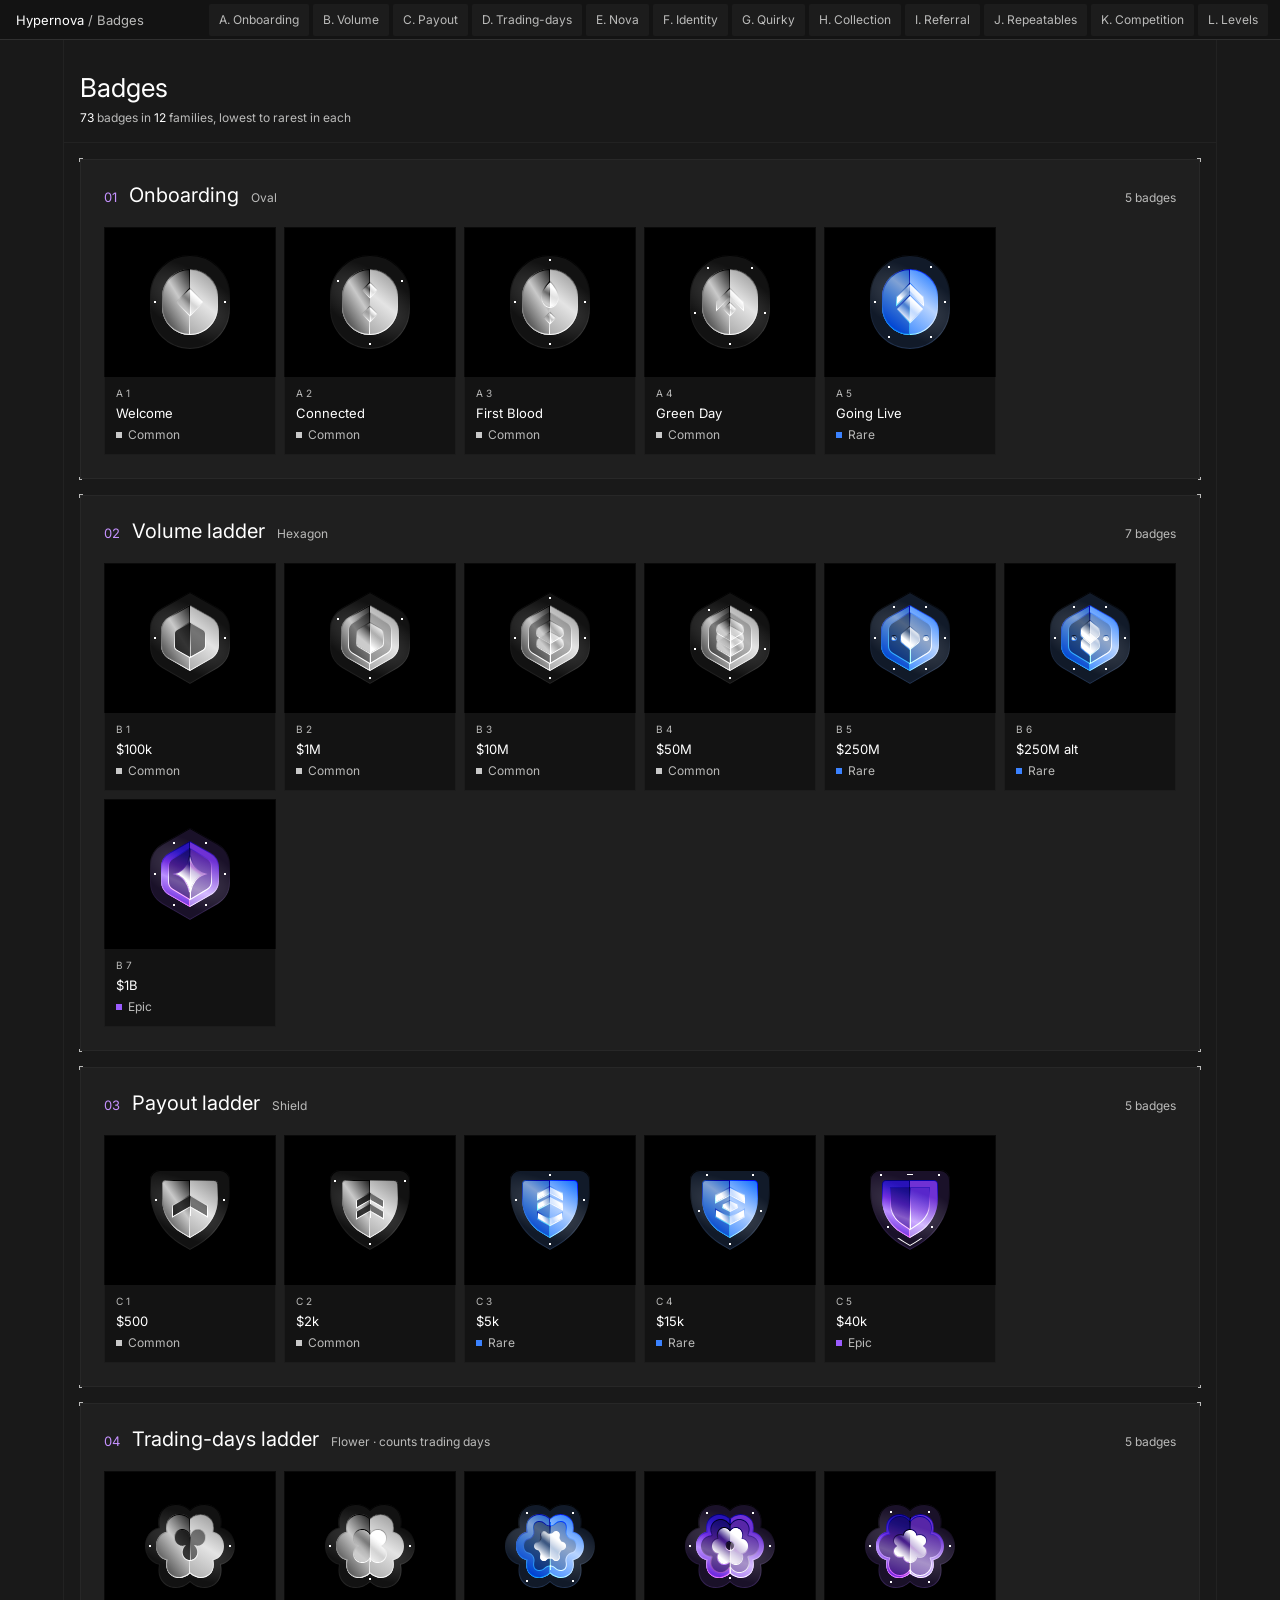
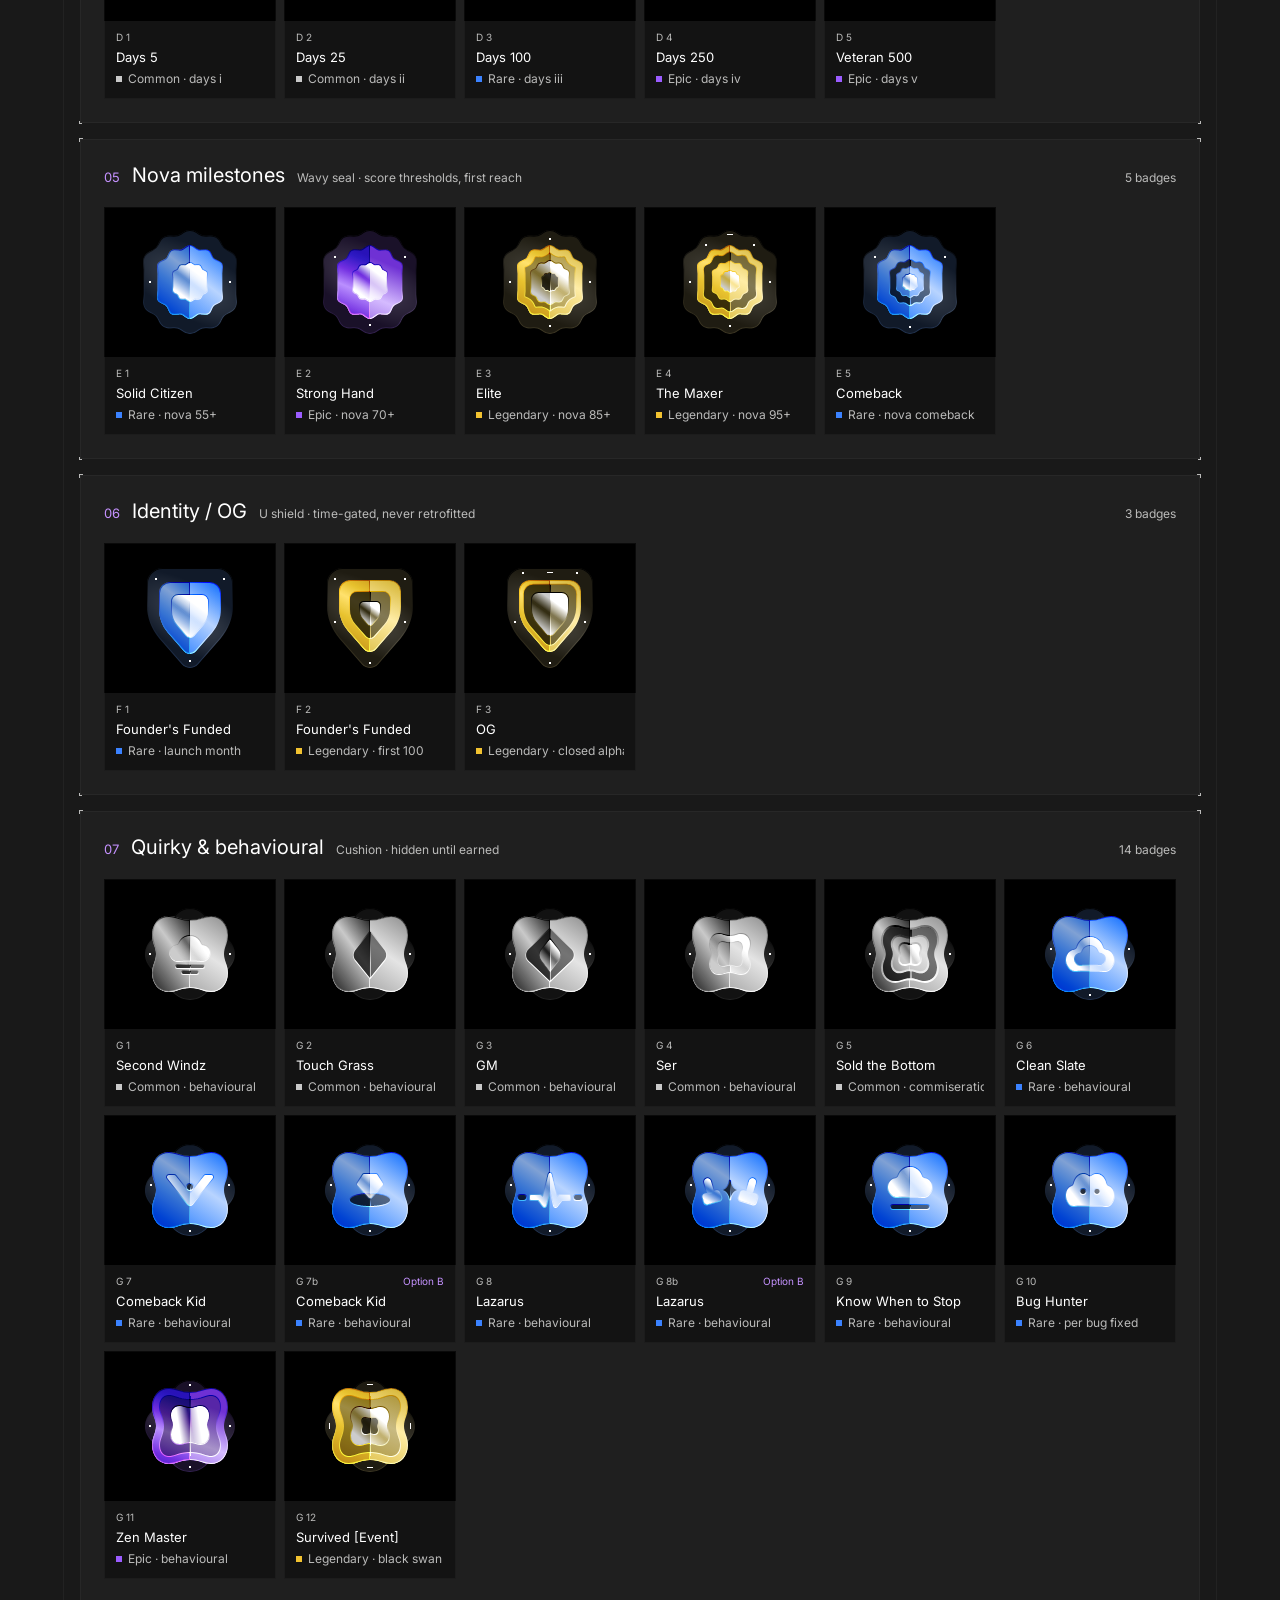
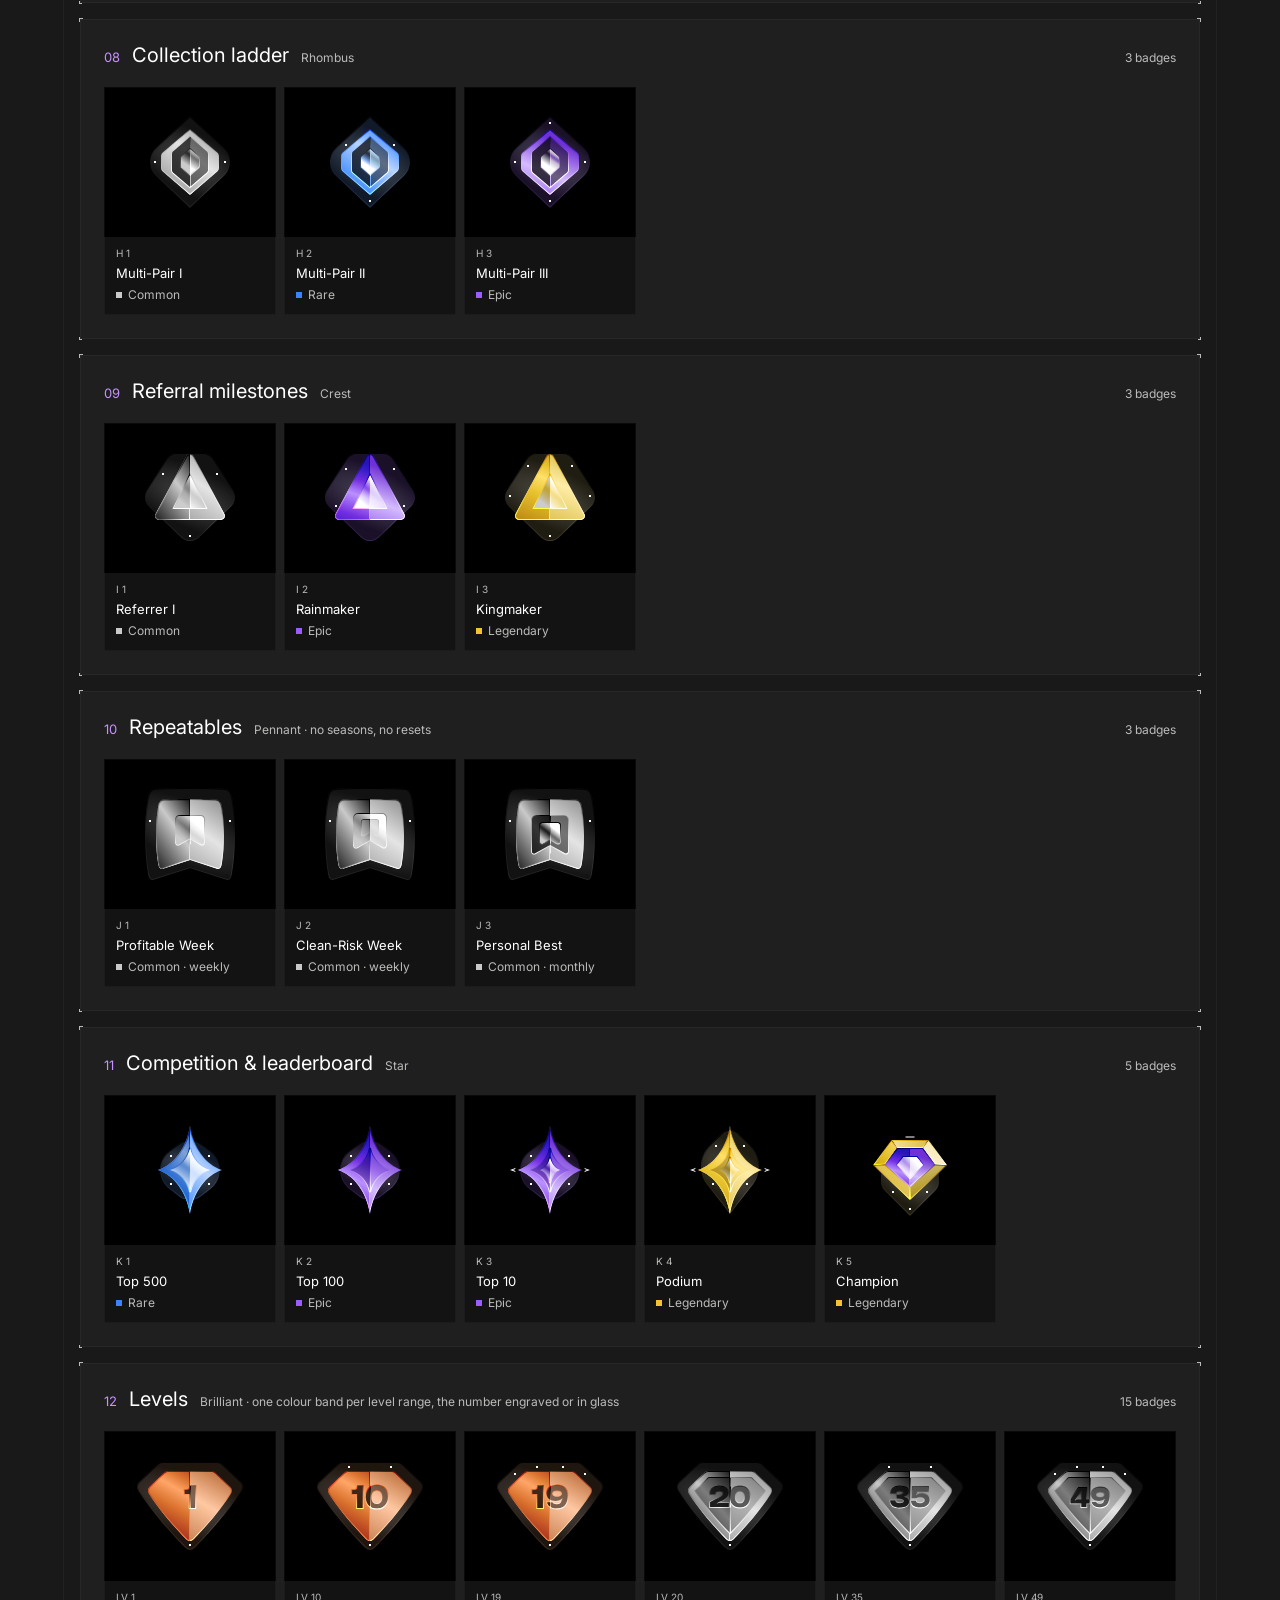
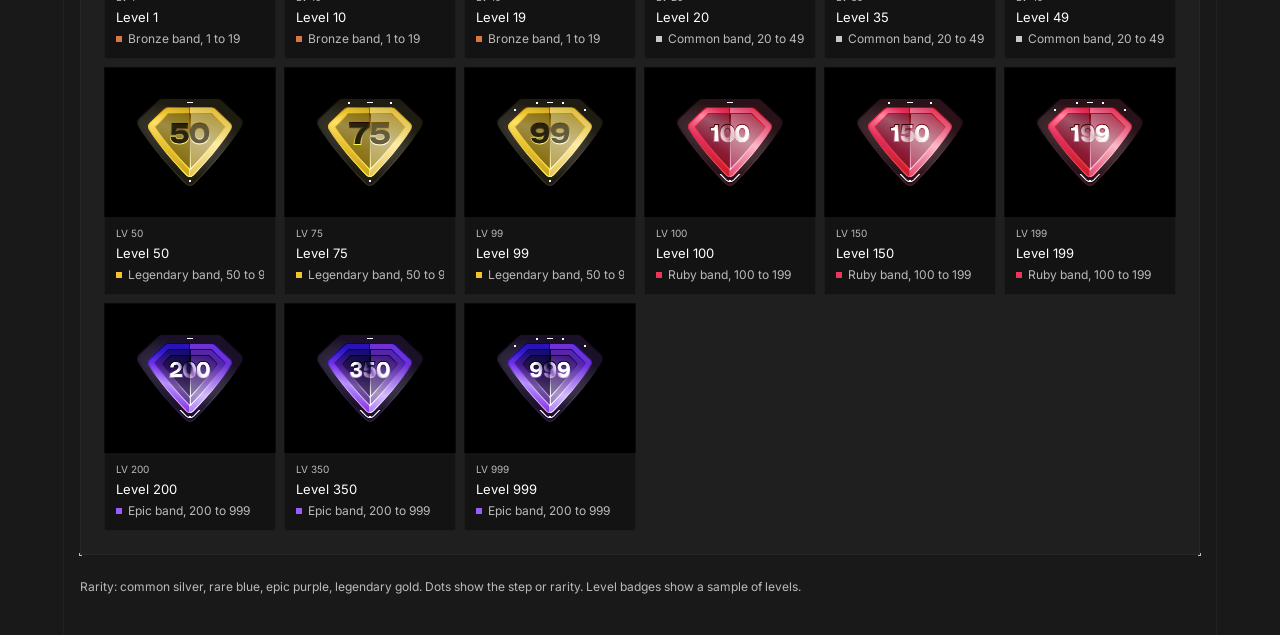
==== list.html @ 3bf7ff86 "Glyph facet on every badge, G_7/G_8 new designs, client list page - Glyph facet (from Figma G_2): th" ====
<!doctype html>
<html lang="en">
<head>
<meta charset="utf-8">
<meta name="viewport" content="width=device-width, initial-scale=1">
<title>Hypernova badges</title>
<meta name="description" content="Every Hypernova badge, by family.">
<link rel="preconnect" href="https://fonts.googleapis.com">
<link rel="preconnect" href="https://fonts.gstatic.com" crossorigin>
<link href="https://fonts.googleapis.com/css2?family=Inter:wght@400;500&display=swap" rel="stylesheet">
<style>
  /* HyperNova UI tokens (Figma HyperNova, node 591:74416) */
  :root {
    --page: #191919; --frame: #131313; --panel: #1f1f1f; --elevated: #292929;
    --stroke: rgba(255, 255, 255, 0.12); --muted: rgba(255, 255, 255, 0.04);
    --text: #ffffff; --text-2: #bbbbba; --accent: #8c47dc; --accent-light: #c592ff;
    --tab: rgba(255, 255, 255, 0.04); --tab-on: rgba(255, 255, 255, 0.16);
    --radius: 2px; --pad: 64px;
    --font: "PolySans Trial", "PolySans", "Inter", system-ui, -apple-system, sans-serif;
  }
  * { box-sizing: border-box; }
  html, body { margin: 0; background: var(--page); color: var(--text); font: 400 13px/16px var(--font); -webkit-font-smoothing: antialiased; }
  a { color: inherit; text-decoration: none; }

  /* top bar */
  .top { position: sticky; top: 0; z-index: 5; height: 40px; display: flex; align-items: center; gap: 16px; padding: 0 12px 0 16px;
    background: var(--frame); border-bottom: 1px solid var(--stroke); }
  .top .brand { font-size: 13px; white-space: nowrap; }
  .top .brand span { color: var(--text-2); }
  .tabs { display: flex; gap: 4px; margin-left: auto; overflow-x: auto; scrollbar-width: none; }
  .tabs::-webkit-scrollbar { display: none; }
  .tabs a { height: 32px; display: flex; align-items: center; padding: 0 10px; border-radius: var(--radius); background: var(--tab);
    color: var(--text-2); font-size: 12px; white-space: nowrap; }
  .tabs a:hover, .tabs a.on { background: var(--tab-on); color: var(--text); }

  /* page frame: padding columns and hairline dividers, as in the app */
  .page { display: grid; grid-template-columns: var(--pad) minmax(0, 1fr) var(--pad); }
  .page > .gut { border-right: 1px solid var(--muted); }
  .page > .gut:last-child { border-right: 0; border-left: 1px solid var(--muted); }
  .head { padding: 32px 16px 16px; border-bottom: 1px solid var(--muted); }
  .head h1 { margin: 0 0 6px; font-size: 26px; line-height: 32px; font-weight: 400; }
  .head p { margin: 0; font-size: 12px; color: var(--text-2); }
  .head p b { font-weight: 400; color: var(--text); }
  .body { padding: 16px; display: flex; flex-direction: column; gap: 16px; }

  /* panel with corner brackets */
  .panel { position: relative; background: var(--panel); outline: 1px solid var(--muted); outline-offset: -1px; padding: 24px; scroll-margin-top: 56px; }
  .panel::before, .panel::after, .panel > .c1, .panel > .c2 { content: ""; position: absolute; width: 3px; height: 3px; border: 0 solid var(--text-2); }
  .panel::before { left: -1px; top: -1px; border-left-width: 1px; border-top-width: 1px; }
  .panel::after { right: -1px; top: -1px; border-right-width: 1px; border-top-width: 1px; }
  .panel > .c1 { left: -1px; bottom: -1px; border-left-width: 1px; border-bottom-width: 1px; }
  .panel > .c2 { right: -1px; bottom: -1px; border-right-width: 1px; border-bottom-width: 1px; }
  .ph { display: flex; align-items: baseline; gap: 12px; margin-bottom: 20px; }
  .ph .n { color: var(--accent-light); font-size: 13px; }
  .ph h2 { margin: 0; font-size: 20px; line-height: 24px; font-weight: 400; }
  .ph .meta { color: var(--text-2); font-size: 12px; }
  .ph .count { margin-left: auto; color: var(--text-2); font-size: 12px; white-space: nowrap; }

  /* badges */
  .grid { display: grid; grid-template-columns: repeat(auto-fill, minmax(152px, 1fr)); gap: 8px; }
  .cell { background: var(--frame); outline: 1px solid var(--muted); outline-offset: -1px; padding: 0 0 12px; display: flex; flex-direction: column; align-items: center; min-width: 0; }
  .tile { width: 100%; display: flex; justify-content: center; background: #000; }
  .tile svg { display: block; width: 150px; height: 150px; }
  .cap { width: 100%; padding: 10px 12px 0; display: flex; flex-direction: column; gap: 6px; }
  .cap .row { display: flex; align-items: center; gap: 6px; min-width: 0; }
  .cap .id { color: var(--text-2); font-size: 10px; line-height: 12px; }
  .cap .alt { margin-left: auto; color: var(--accent-light); font-size: 10px; line-height: 12px; }
  .cap .name { font-size: 13px; line-height: 16px; white-space: nowrap; overflow: hidden; text-overflow: ellipsis; }
  .cap .tag { color: var(--text-2); font-size: 12px; line-height: 16px; white-space: nowrap; overflow: hidden; text-overflow: ellipsis; }
  .dot { width: 6px; height: 6px; flex: none; }

  .foot { padding: 8px 0 24px; color: var(--text-2); font-size: 12px; }

  @media (max-width: 860px) {
    .page { grid-template-columns: 16px minmax(0, 1fr) 16px; }
    .body { padding: 16px 0; }
    .head { padding: 24px 0 16px; }
    .panel { padding: 16px; }
    .ph { flex-wrap: wrap; row-gap: 4px; }
    .grid { grid-template-columns: repeat(2, minmax(0, 1fr)); }
    .tile svg { width: 100%; max-width: 150px; height: auto; }
    .top .tabs { display: none; }
  }
</style>
</head>
<body>
<header class="top">
  <div class="brand">Hypernova <span>/ Badges</span></div>
  <nav class="tabs" id="tabs"></nav>
</header>
<div class="page">
  <div class="gut"></div>
  <main>
    <div class="head">
      <h1>Badges</h1>
      <p id="sum"></p>
    </div>
    <div class="body" id="list"></div>
  </main>
  <div class="gut"></div>
</div>
<script type="module">
import { renderBadge } from './engine.js';
import { ALL_BADGES, FAMILIES, LEVEL_SHOWCASE, bandOf } from './catalog.js';

const esc = (s) => String(s ?? '').replace(/[&<>"]/g, (c) => ({ '&': '&amp;', '<': '&lt;', '>': '&gt;', '"': '&quot;' })[c]);
// rarity names and colours, as in the badge rule (common silver, rare blue, epic purple, legendary gold)
const RARITY = { silver: 'Common', blue: 'Rare', purple: 'Epic', gold: 'Legendary', bronze: 'Bronze', ruby: 'Ruby' };
const SWATCH = { silver: '#c9c9c9', blue: '#3b82ff', purple: '#9b5cff', gold: '#f2c230', bronze: '#d9773f', ruby: '#e8365d' };
const CAT = { common: 'Common', rare: 'Rare', epic: 'Epic', legendary: 'Legendary' };

const fams = [];
for (const b of ALL_BADGES.filter((x) => x.kind !== 'level' && !String(x.id).startsWith('LV_'))) {
  let f = fams.find((x) => x.series === b.series);
  if (!f) fams.push((f = { series: b.series, shape: FAMILIES[b.family]?.label || '', note: b.familyNote || '', list: [] }));
  f.list.push(b);
}
fams.push({ series: 'L. Levels', shape: 'Brilliant', note: 'one colour band per level range, the number engraved or in glass', list: LEVEL_SHOWCASE });

const label = (s) => s.replace(/^[A-Z]\.\s*/, '');
const letter = (s) => s.match(/^([A-Z])\./)?.[1] || '';
const cell = (b) => {
  const lv = String(b.id).startsWith('LV_');
  const rar = lv ? `${RARITY[b.rarity]} band, ${bandOf(+b.id.slice(3)).from} to ${bandOf(+b.id.slice(3)).to}` : (CAT[b.catalogue] || RARITY[b.rarity] || '');
  const tag = lv ? '' : b.tag ? ` · ${esc(b.tag)}` : '';
  const alt = /b$/.test(b.id) ? '<span class="alt">Option B</span>' : '';
  return `<div class="cell">
    <div class="tile">${renderBadge(b)}</div>
    <div class="cap">
      <div class="row"><span class="id">${esc(b.id.replace('_', ' '))}</span>${alt}</div>
      <div class="name" title="${esc(b.name)}">${esc(b.name.replace(/ \(alt\)$/, ''))}</div>
      <div class="row tag"><i class="dot" style="background:${SWATCH[b.rarity] || '#bbb'}"></i>${esc(rar)}${tag}</div>
    </div>
  </div>`;
};

document.getElementById('list').innerHTML = fams.map((f, i) => `
  <section class="panel" id="f-${letter(f.series) || 'L'}"><i class="c1"></i><i class="c2"></i>
    <div class="ph"><span class="n">${String(i + 1).padStart(2, '0')}</span><h2>${esc(label(f.series))}</h2>
      <span class="meta">${esc(f.shape)}${f.note ? ` · ${esc(f.note)}` : ''}</span>
      <span class="count">${f.list.length} badge${f.list.length === 1 ? '' : 's'}</span></div>
    <div class="grid">${f.list.map(cell).join('')}</div>
  </section>`).join('') + `<div class="foot">Rarity: common silver, rare blue, epic purple, legendary gold. Dots show the step or rarity. Level badges show a sample of levels.</div>`;

const total = fams.reduce((n, f) => n + f.list.length, 0);
document.getElementById('sum').innerHTML = `<b>${total}</b> badges in <b>${fams.length}</b> families, lowest to rarest in each`;
document.getElementById('tabs').innerHTML = fams.map((f) => `<a href="#f-${letter(f.series) || 'L'}">${esc(letter(f.series) || 'L')}. ${esc(label(f.series).split(' ')[0])}</a>`).join('');
</script>
</body>
</html>
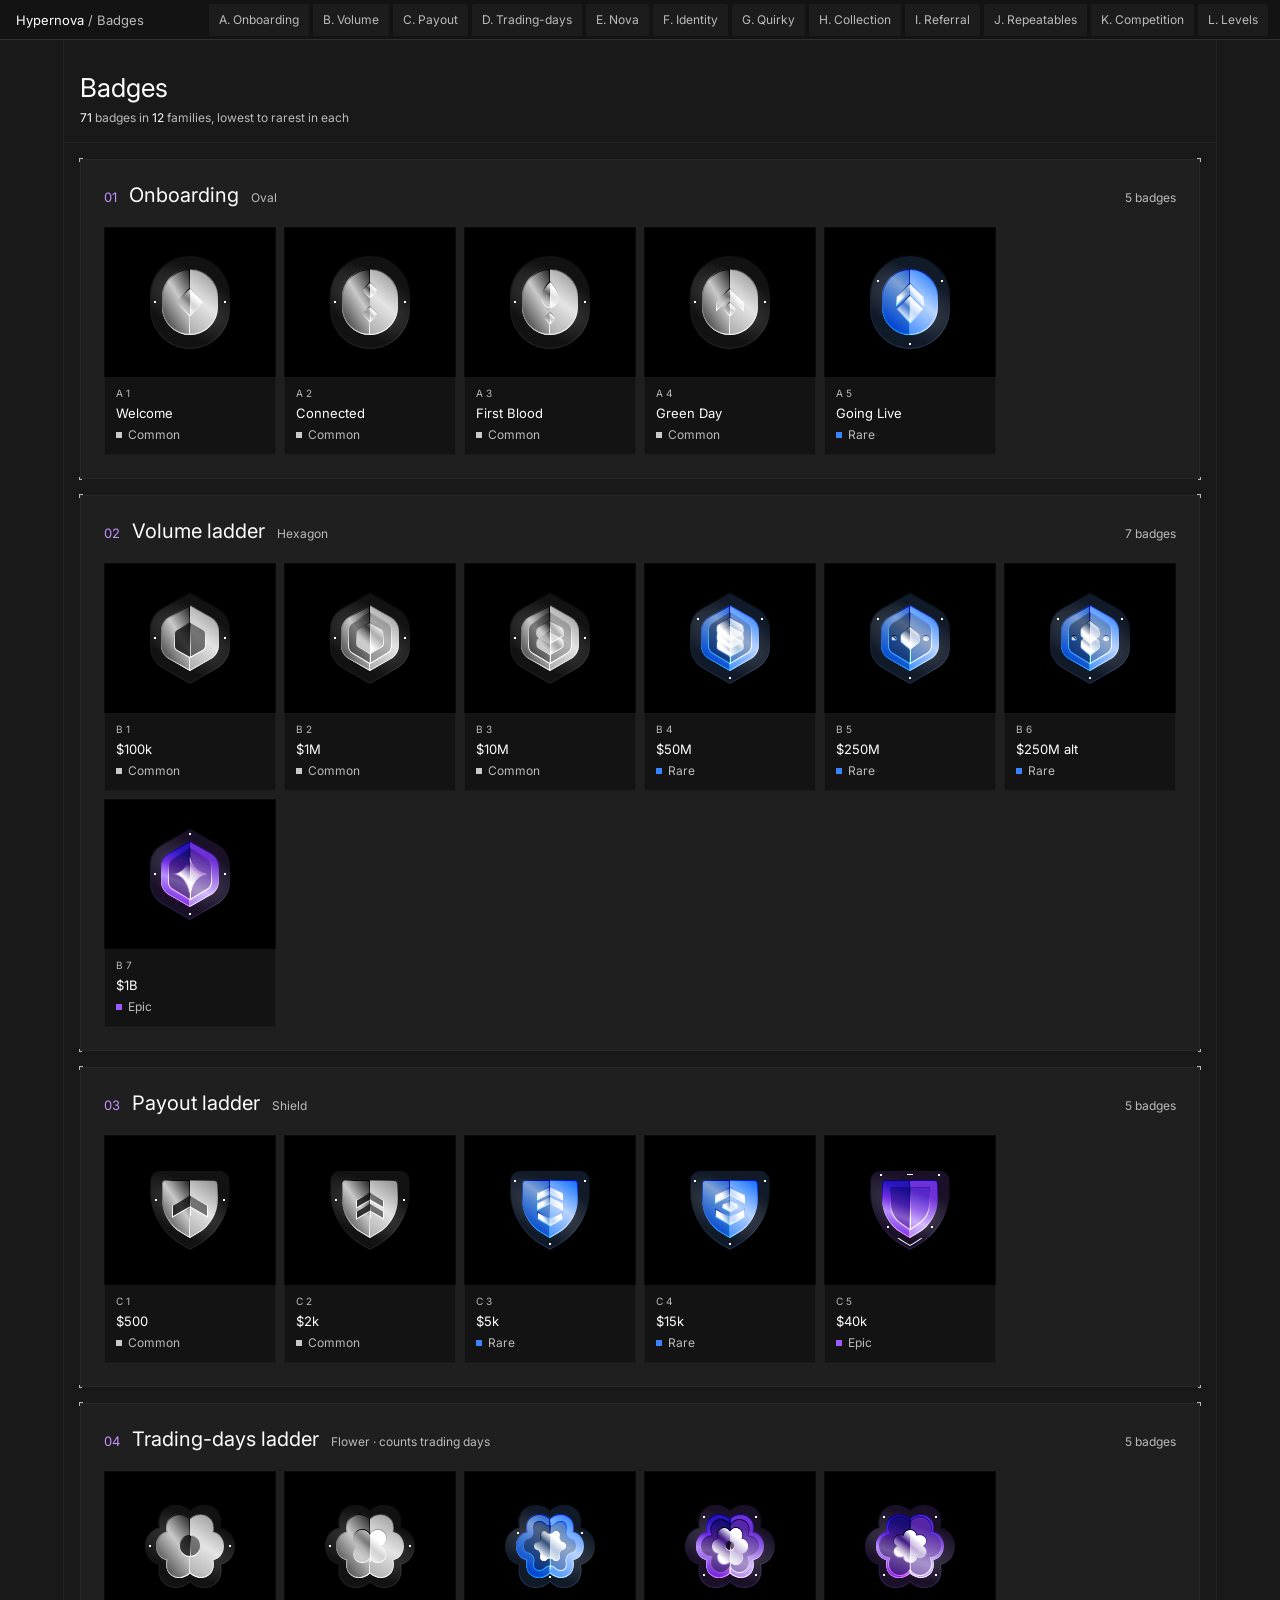
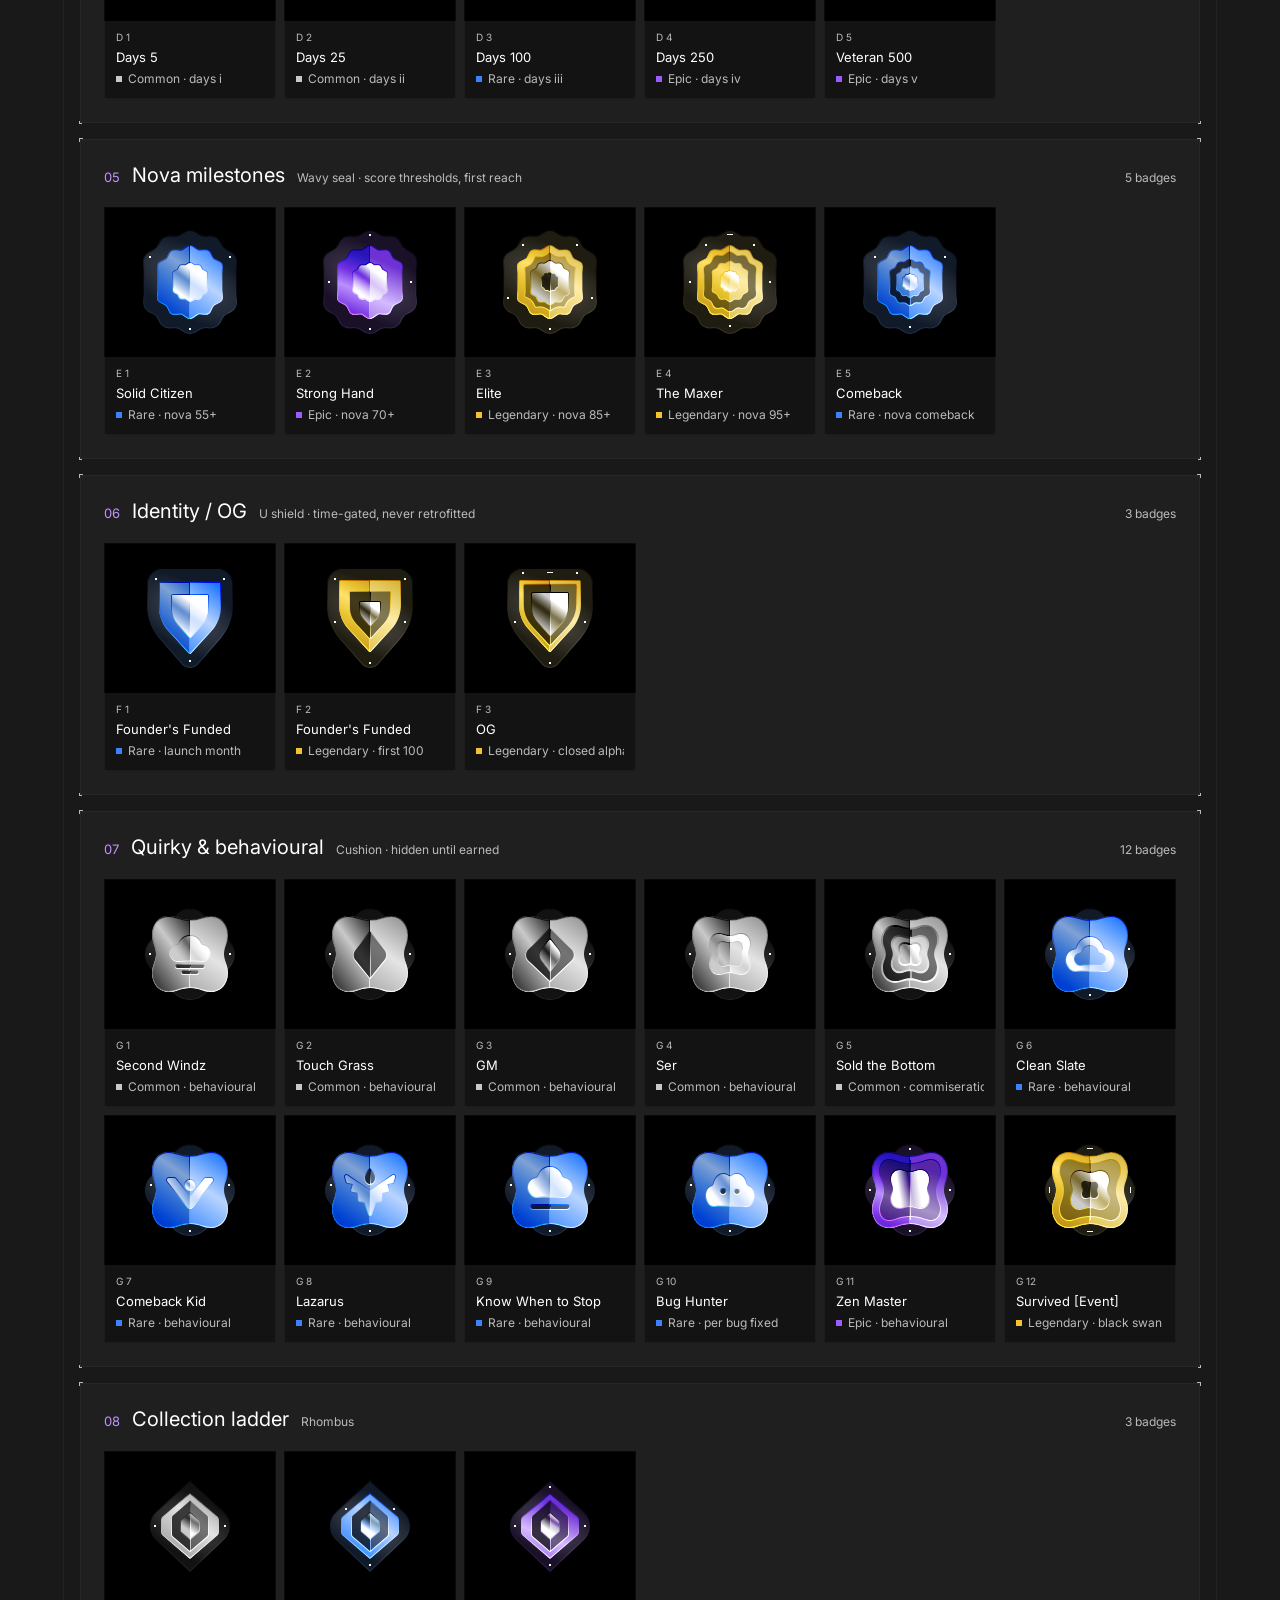
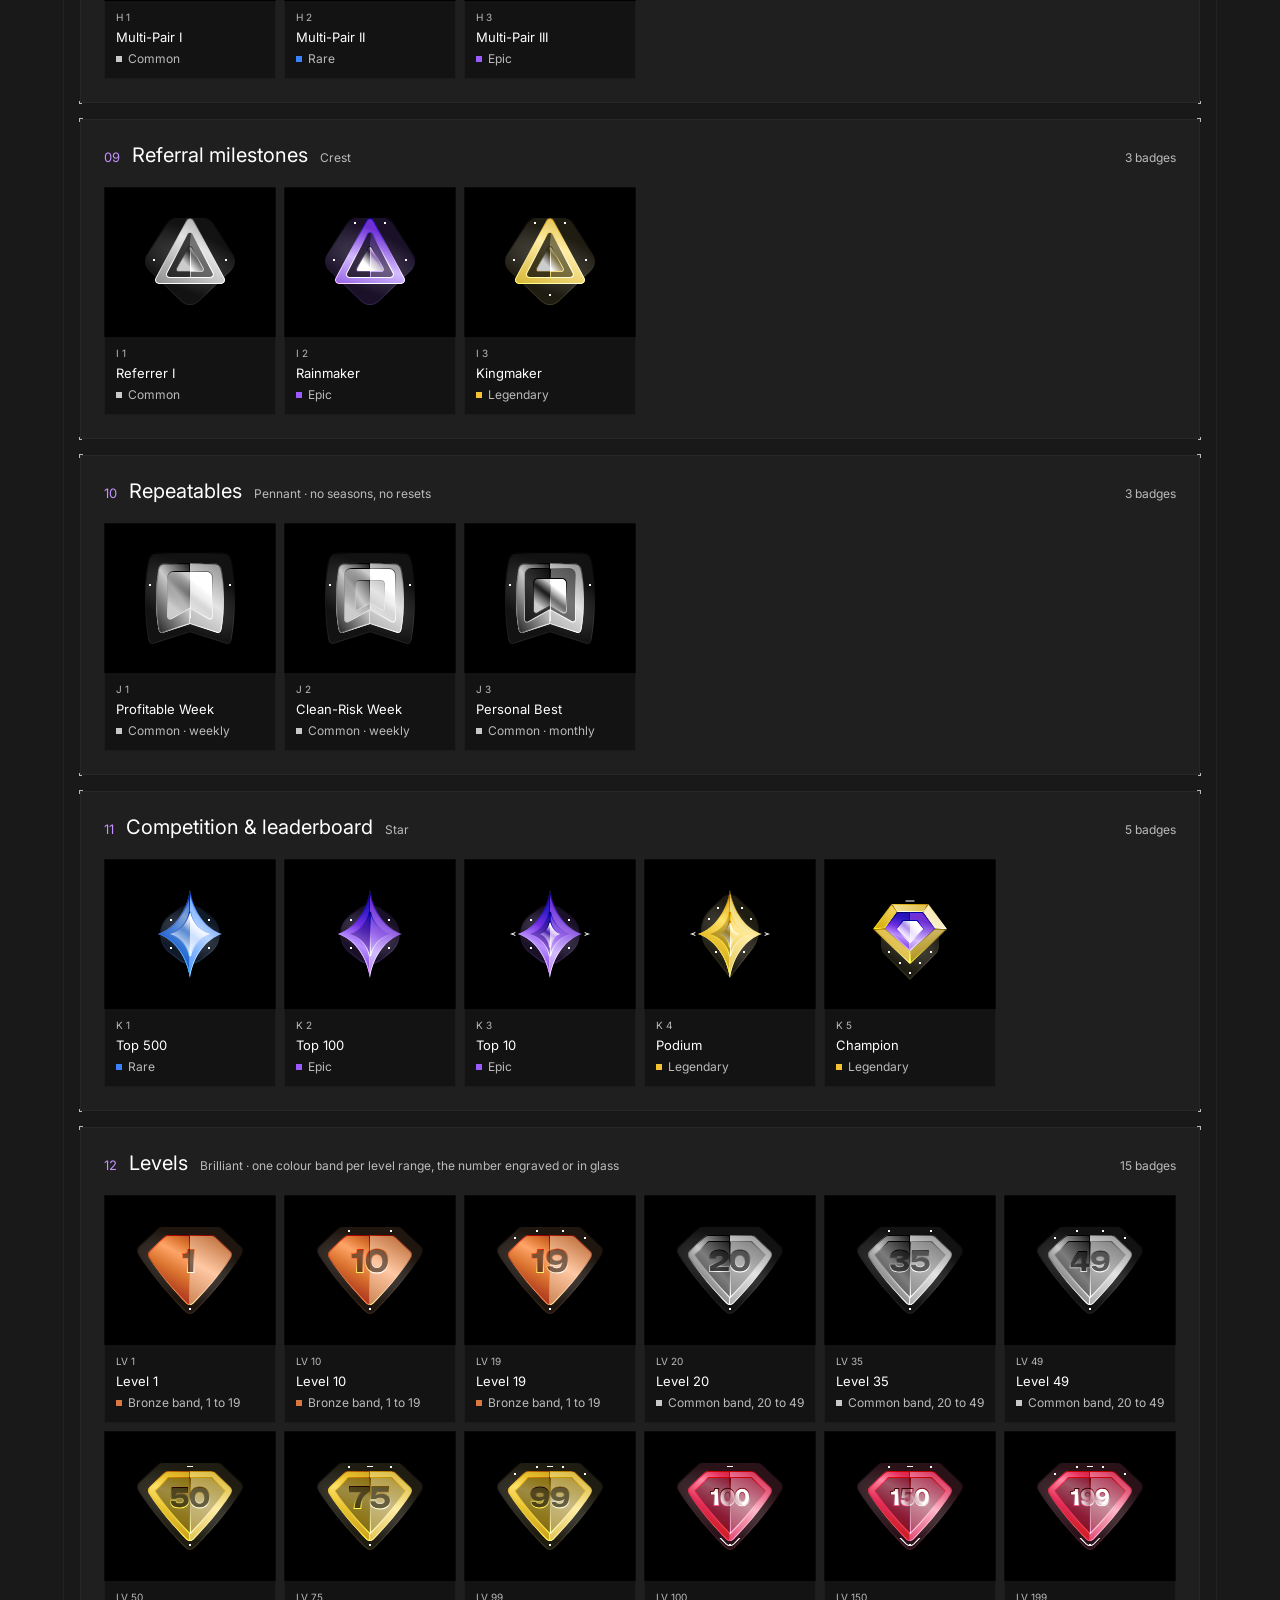
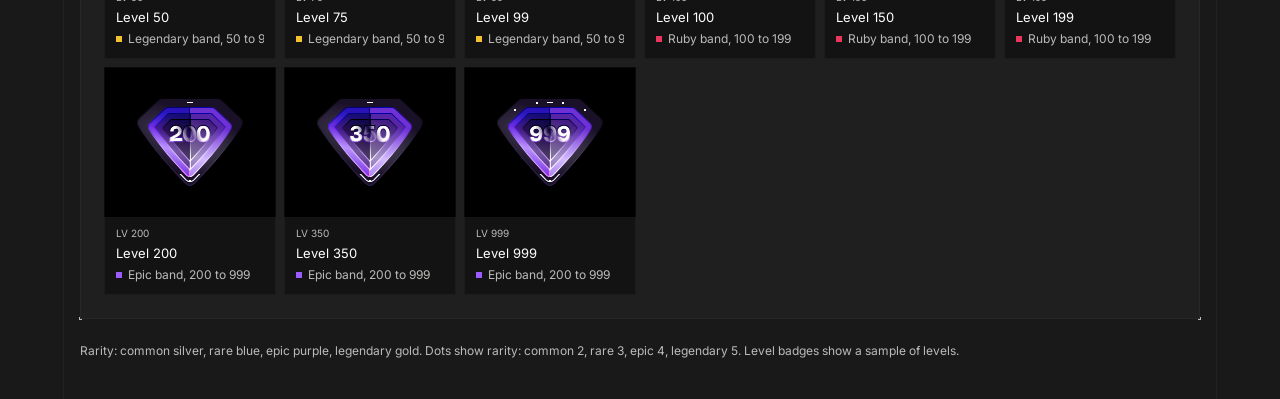
==== commit 0e5b4b3d: "I built like H, sharp-cornered F, dots by rarity, phoenix Lazarus, Maxer without facets - I_1 to I_3" ====
--- a/list.html
+++ b/list.html
@@ -140,7 +140,7 @@
       <span class="meta">${esc(f.shape)}${f.note ? ` · ${esc(f.note)}` : ''}</span>
       <span class="count">${f.list.length} badge${f.list.length === 1 ? '' : 's'}</span></div>
     <div class="grid">${f.list.map(cell).join('')}</div>
-  </section>`).join('') + `<div class="foot">Rarity: common silver, rare blue, epic purple, legendary gold. Dots show the step or rarity. Level badges show a sample of levels.</div>`;
+  </section>`).join('') + `<div class="foot">Rarity: common silver, rare blue, epic purple, legendary gold. Dots show rarity: common 2, rare 3, epic 4, legendary 5. Level badges show a sample of levels.</div>`;
 
 const total = fams.reduce((n, f) => n + f.list.length, 0);
 document.getElementById('sum').innerHTML = `<b>${total}</b> badges in <b>${fams.length}</b> families, lowest to rarest in each`;
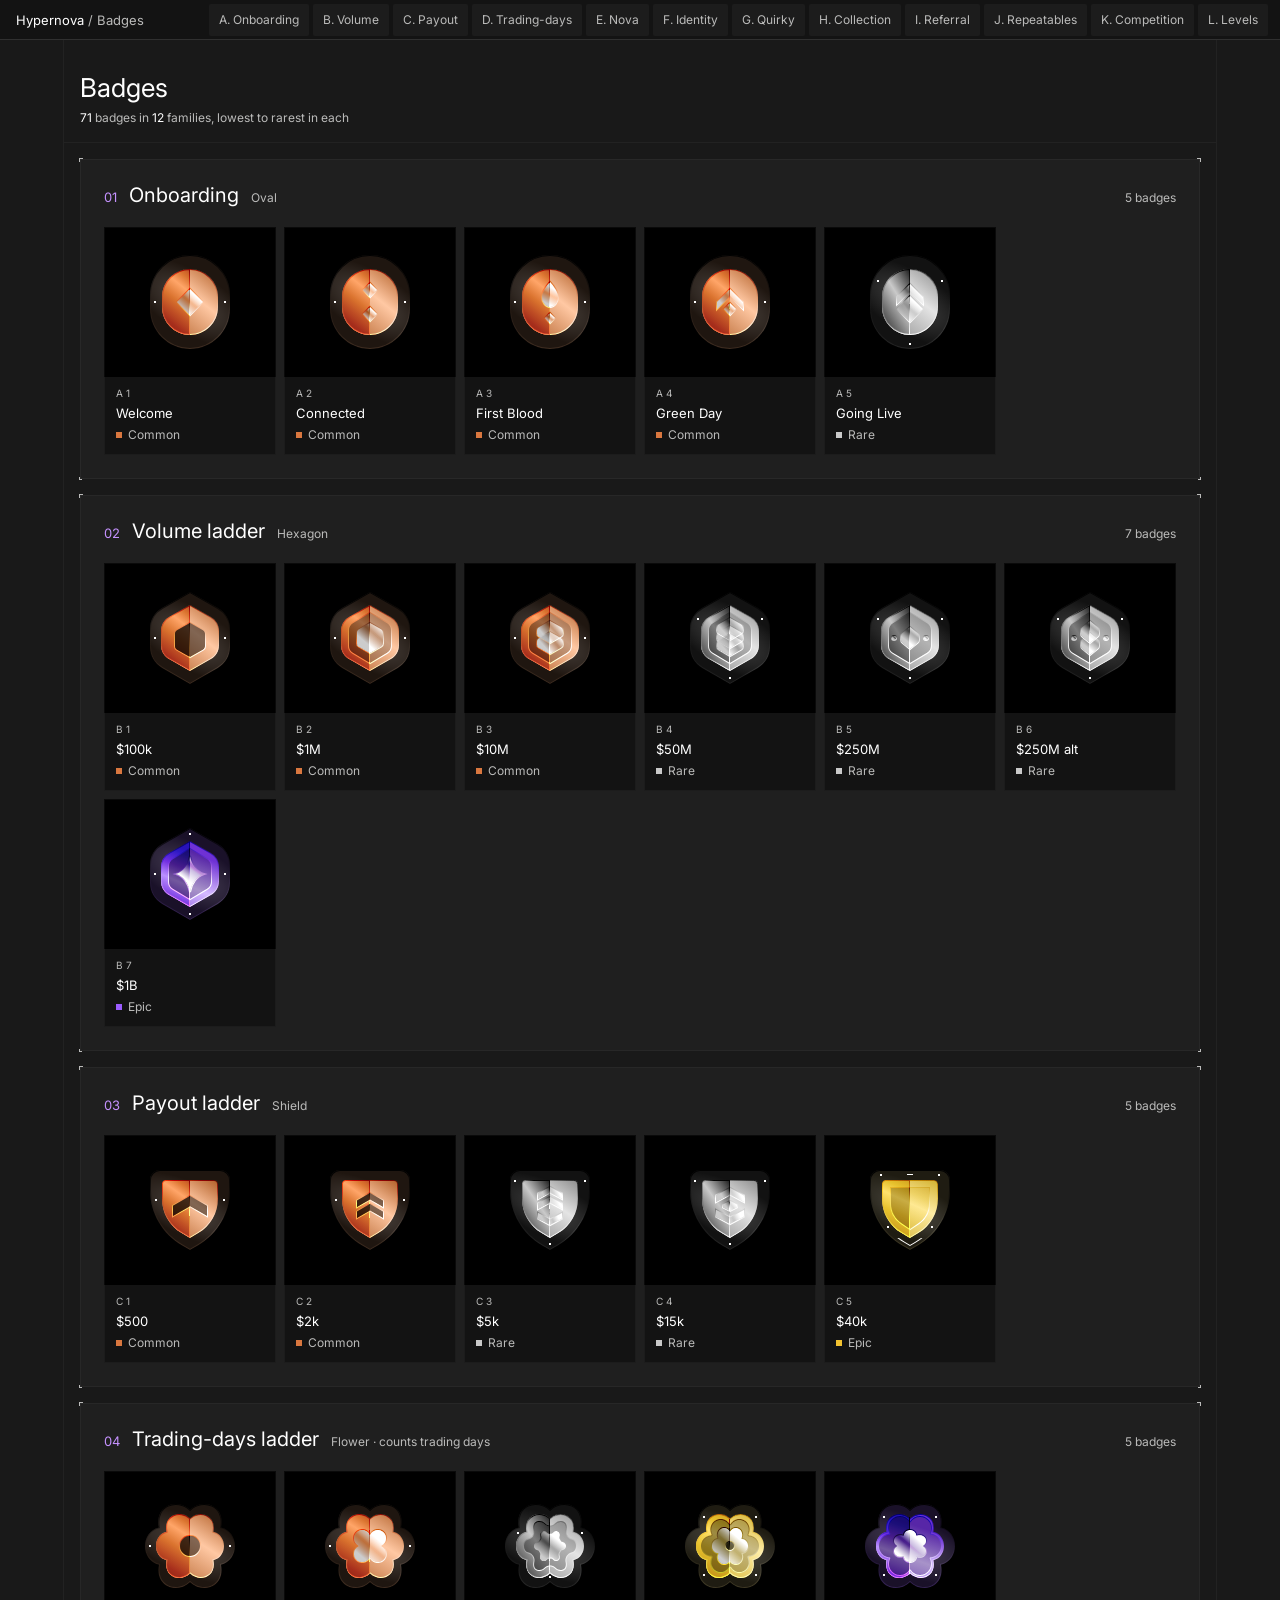
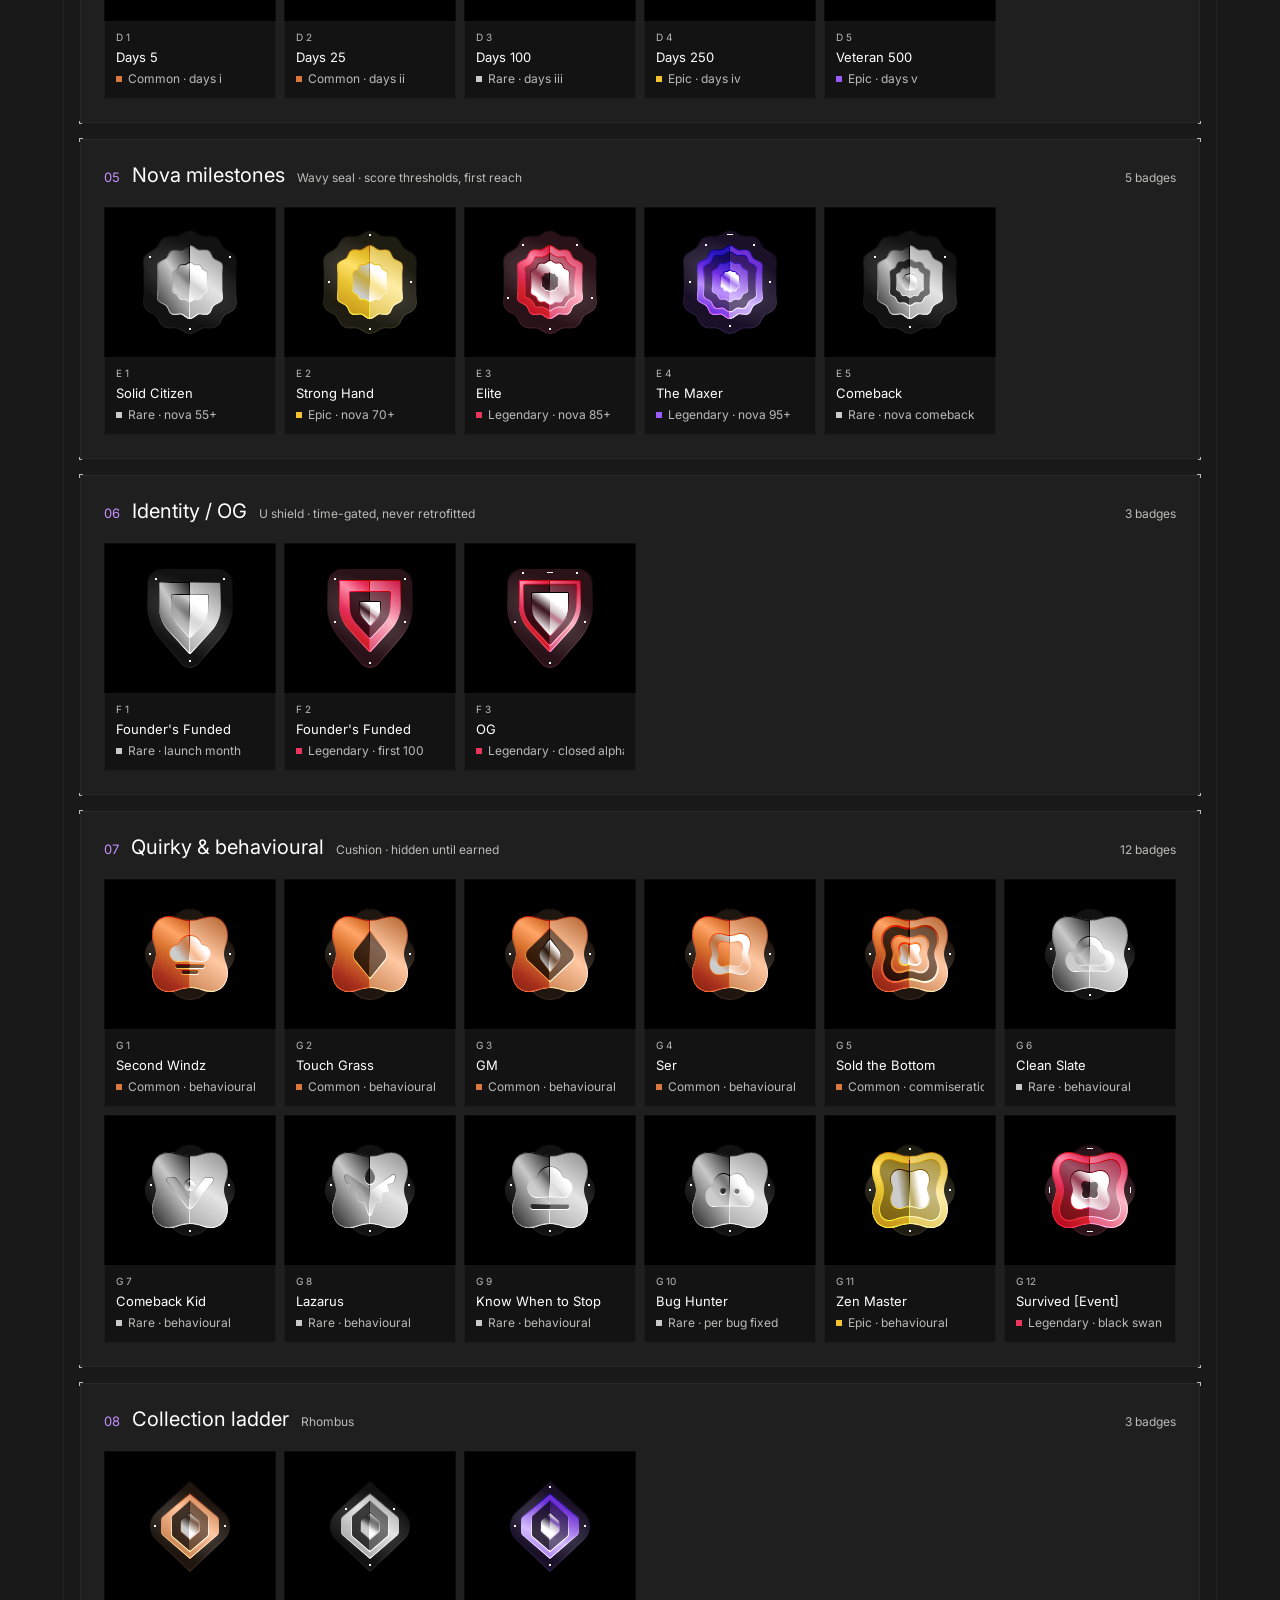
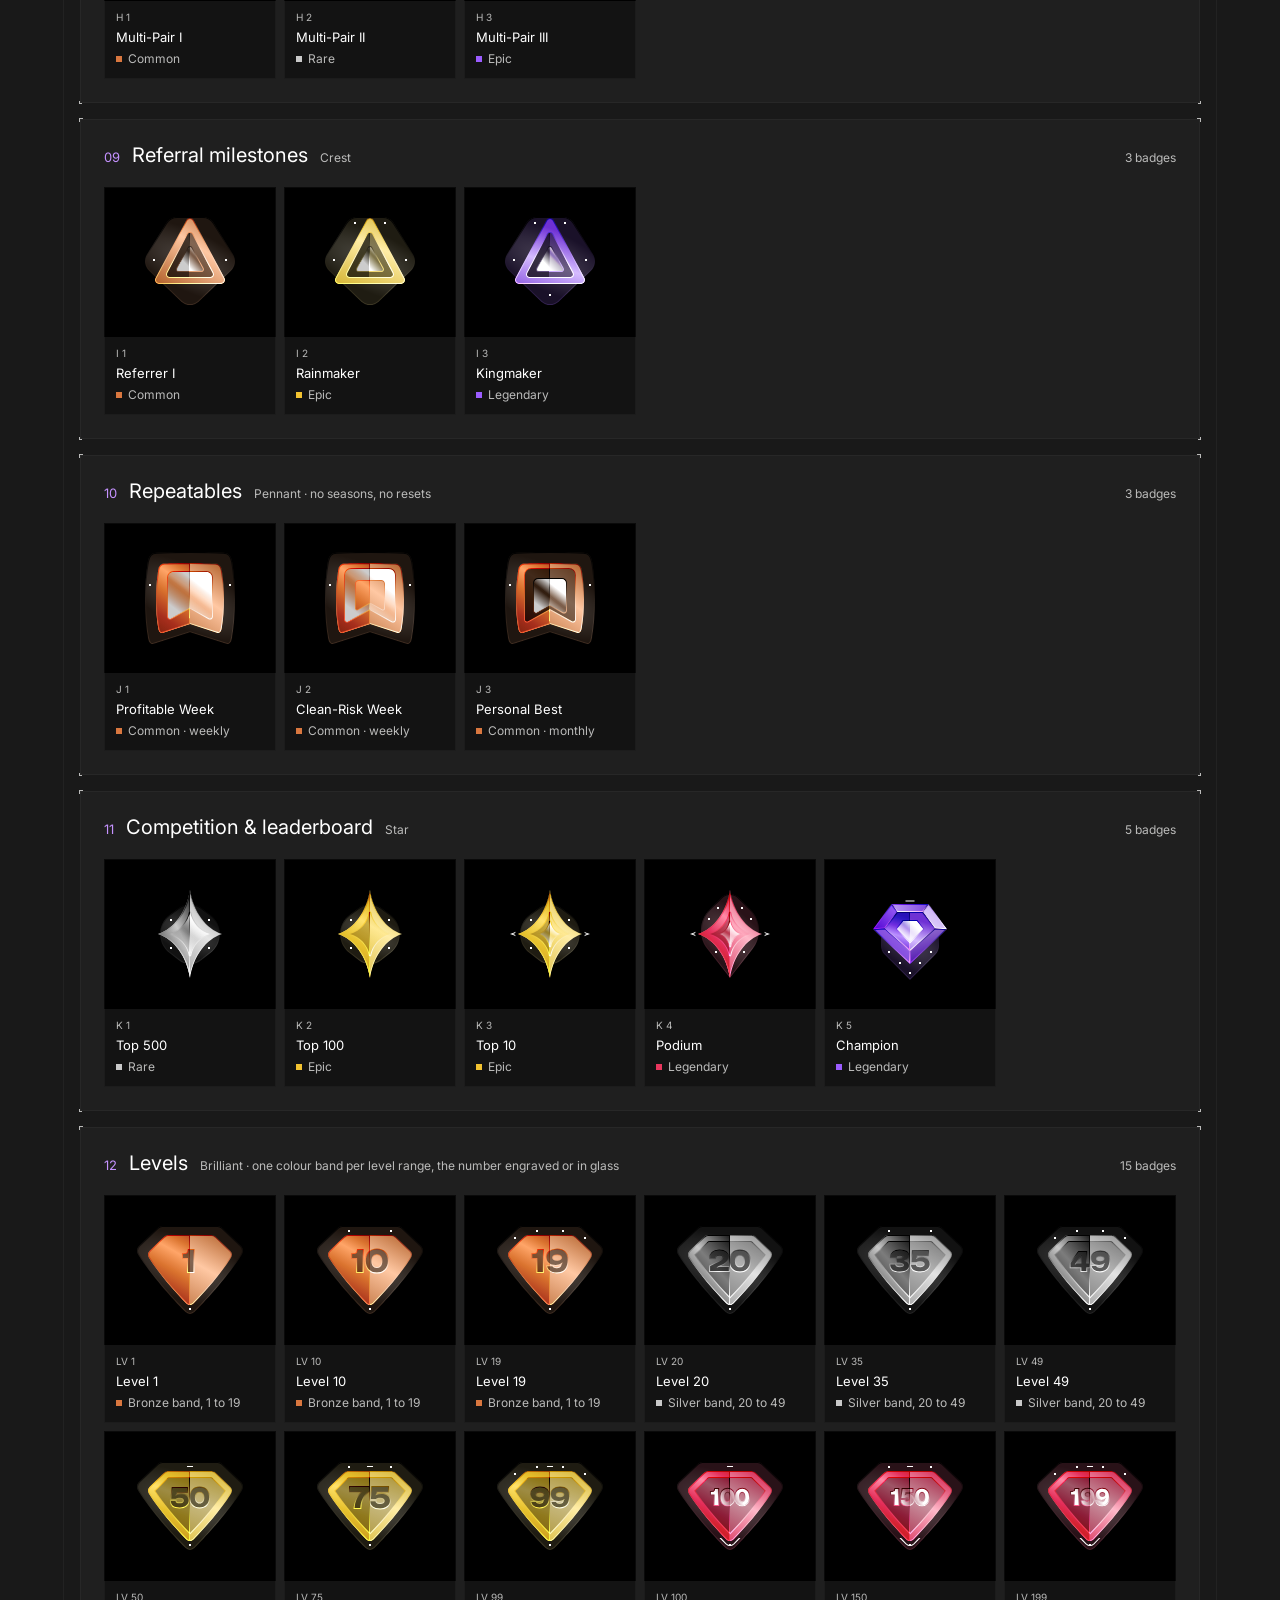
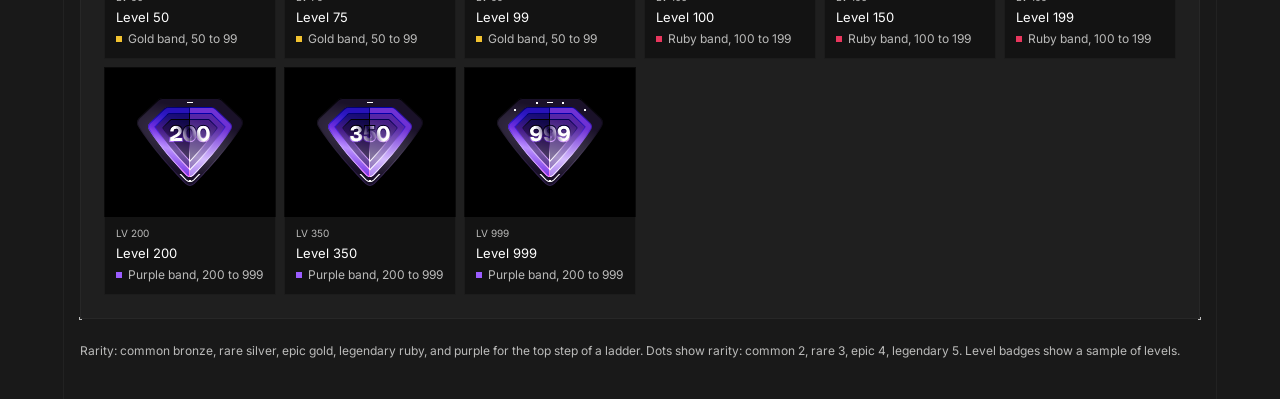
==== commit ac31207a: "Badge colours on the client's ladder: bronze, silver, gold, ruby, purple Catalogue rarities now map " ====
--- a/list.html
+++ b/list.html
@@ -104,10 +104,11 @@
 import { ALL_BADGES, FAMILIES, LEVEL_SHOWCASE, bandOf } from './catalog.js';
 
 const esc = (s) => String(s ?? '').replace(/[&<>"]/g, (c) => ({ '&': '&amp;', '<': '&lt;', '>': '&gt;', '"': '&quot;' })[c]);
-// rarity names and colours, as in the badge rule (common silver, rare blue, epic purple, legendary gold)
-const RARITY = { silver: 'Common', blue: 'Rare', purple: 'Epic', gold: 'Legendary', bronze: 'Bronze', ruby: 'Ruby' };
+// rarity names by colour (common bronze, rare silver, epic gold, legendary ruby, purple on ladder tops)
+const RARITY = { bronze: 'Common', silver: 'Rare', gold: 'Epic', ruby: 'Legendary', purple: 'Purple', blue: 'Blue' };
 const SWATCH = { silver: '#c9c9c9', blue: '#3b82ff', purple: '#9b5cff', gold: '#f2c230', bronze: '#d9773f', ruby: '#e8365d' };
 const CAT = { common: 'Common', rare: 'Rare', epic: 'Epic', legendary: 'Legendary' };
+const COLOUR = { bronze: 'Bronze', silver: 'Silver', gold: 'Gold', ruby: 'Ruby', purple: 'Purple' };
 
 const fams = [];
 for (const b of ALL_BADGES.filter((x) => x.kind !== 'level' && !String(x.id).startsWith('LV_'))) {
@@ -121,7 +122,7 @@
 const letter = (s) => s.match(/^([A-Z])\./)?.[1] || '';
 const cell = (b) => {
   const lv = String(b.id).startsWith('LV_');
-  const rar = lv ? `${RARITY[b.rarity]} band, ${bandOf(+b.id.slice(3)).from} to ${bandOf(+b.id.slice(3)).to}` : (CAT[b.catalogue] || RARITY[b.rarity] || '');
+  const rar = lv ? `${COLOUR[b.rarity]} band, ${bandOf(+b.id.slice(3)).from} to ${bandOf(+b.id.slice(3)).to}` : (CAT[b.catalogue] || RARITY[b.rarity] || '');
   const tag = lv ? '' : b.tag ? ` · ${esc(b.tag)}` : '';
   const alt = /b$/.test(b.id) ? '<span class="alt">Option B</span>' : '';
   return `<div class="cell">
@@ -140,7 +141,7 @@
       <span class="meta">${esc(f.shape)}${f.note ? ` · ${esc(f.note)}` : ''}</span>
       <span class="count">${f.list.length} badge${f.list.length === 1 ? '' : 's'}</span></div>
     <div class="grid">${f.list.map(cell).join('')}</div>
-  </section>`).join('') + `<div class="foot">Rarity: common silver, rare blue, epic purple, legendary gold. Dots show rarity: common 2, rare 3, epic 4, legendary 5. Level badges show a sample of levels.</div>`;
+  </section>`).join('') + `<div class="foot">Rarity: common bronze, rare silver, epic gold, legendary ruby, and purple for the top step of a ladder. Dots show rarity: common 2, rare 3, epic 4, legendary 5. Level badges show a sample of levels.</div>`;
 
 const total = fams.reduce((n, f) => n + f.list.length, 0);
 document.getElementById('sum').innerHTML = `<b>${total}</b> badges in <b>${fams.length}</b> families, lowest to rarest in each`;
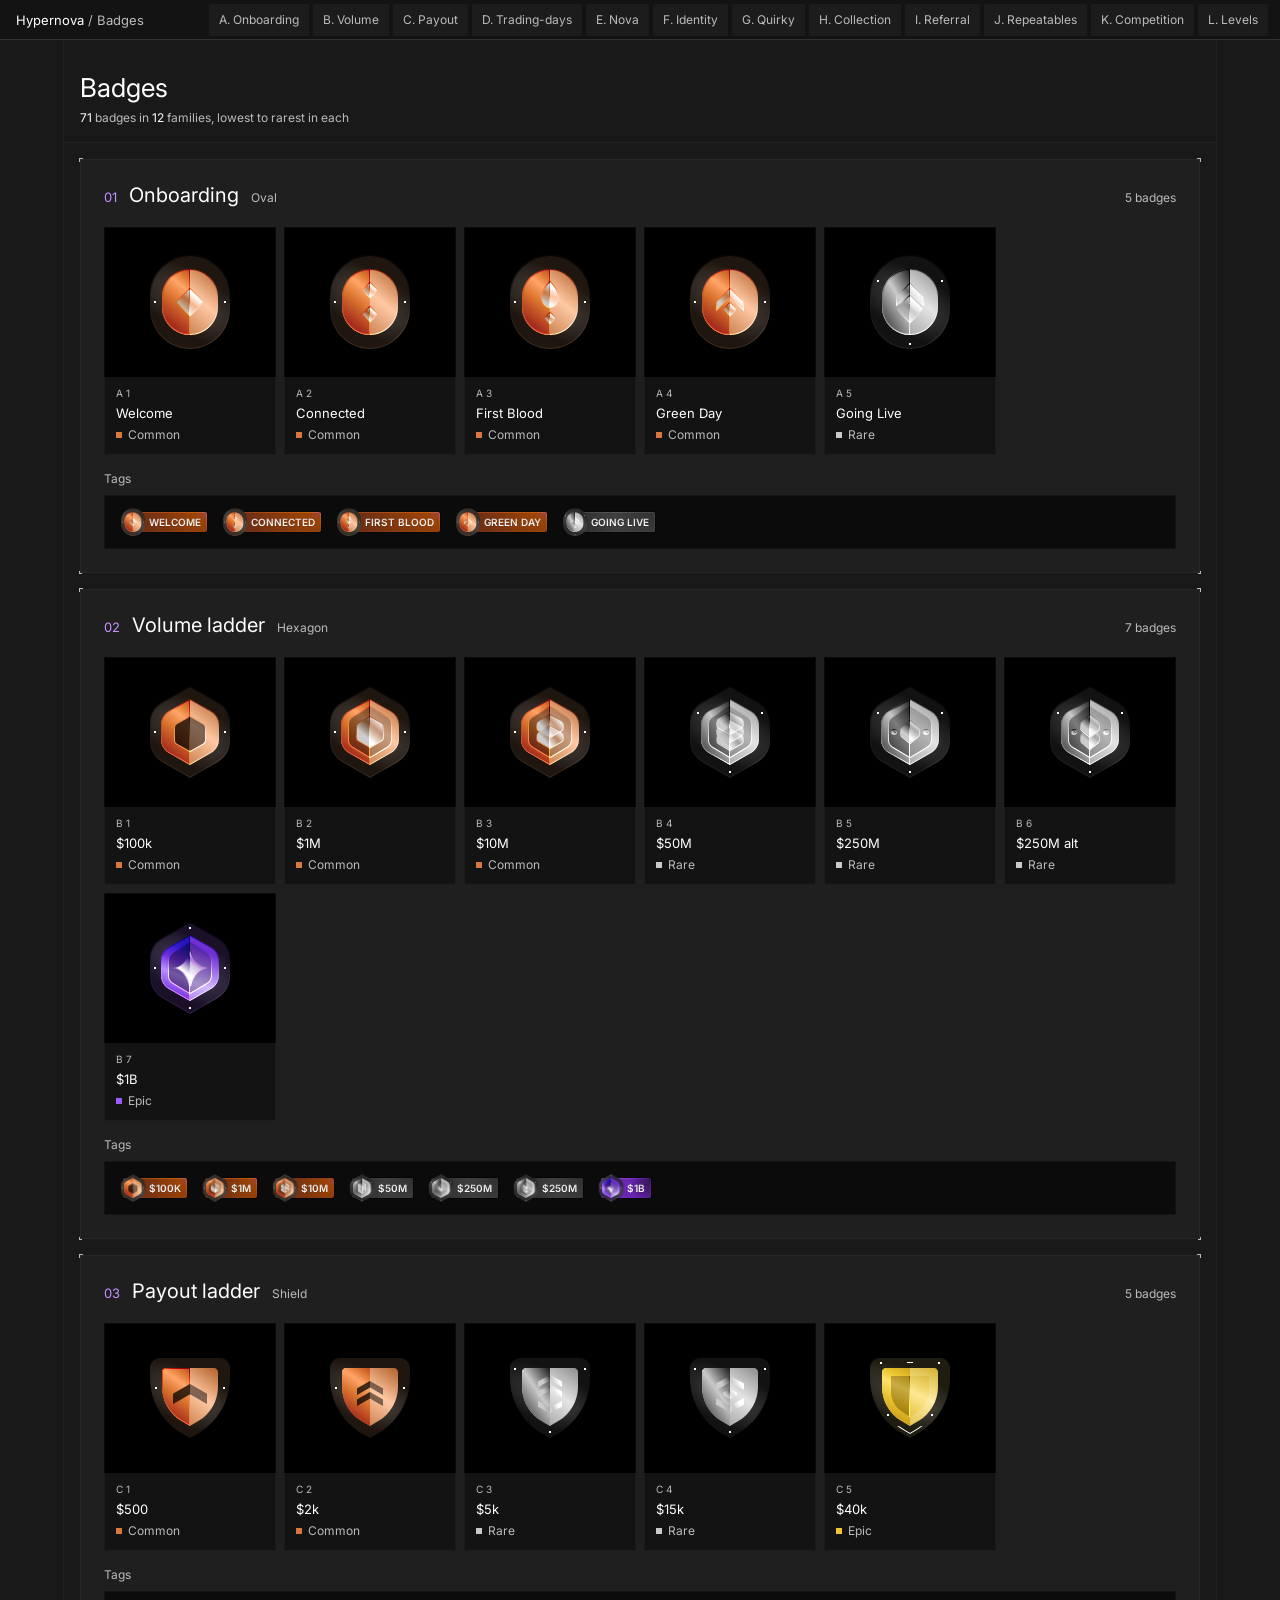
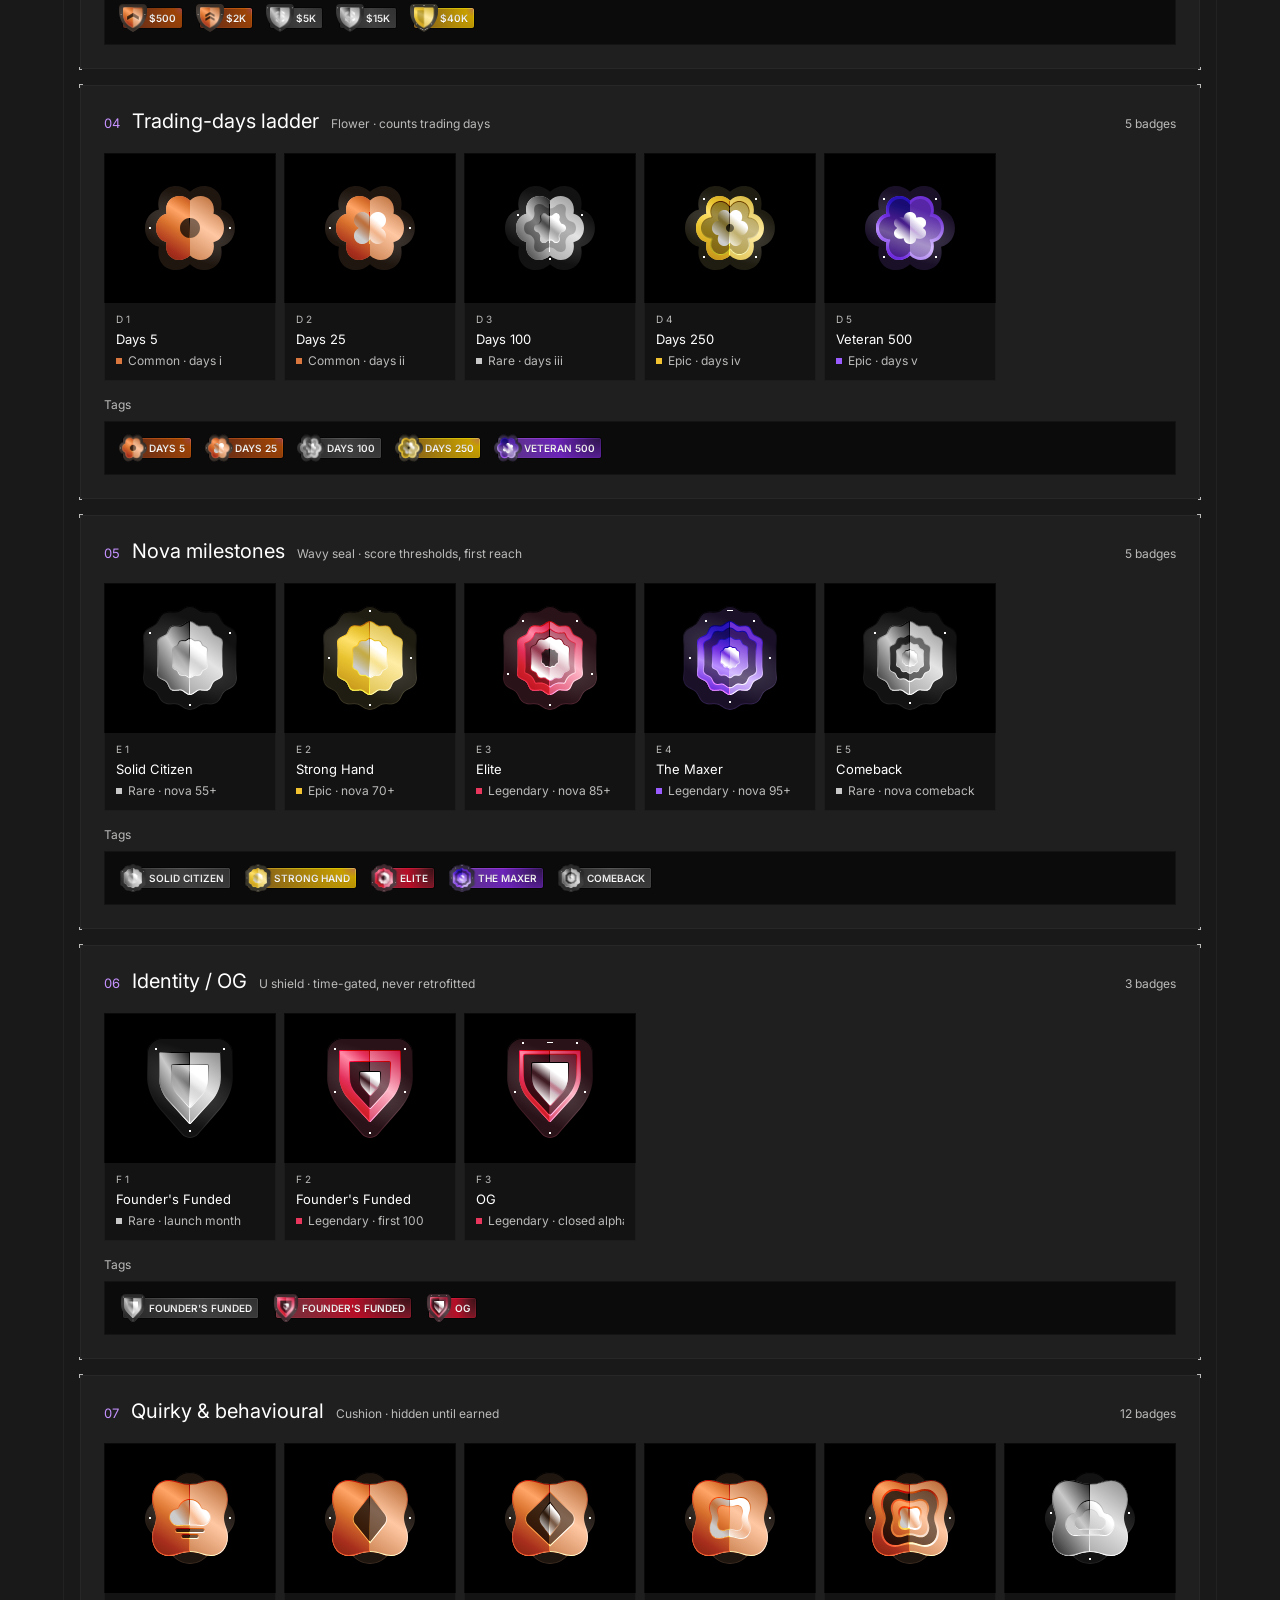
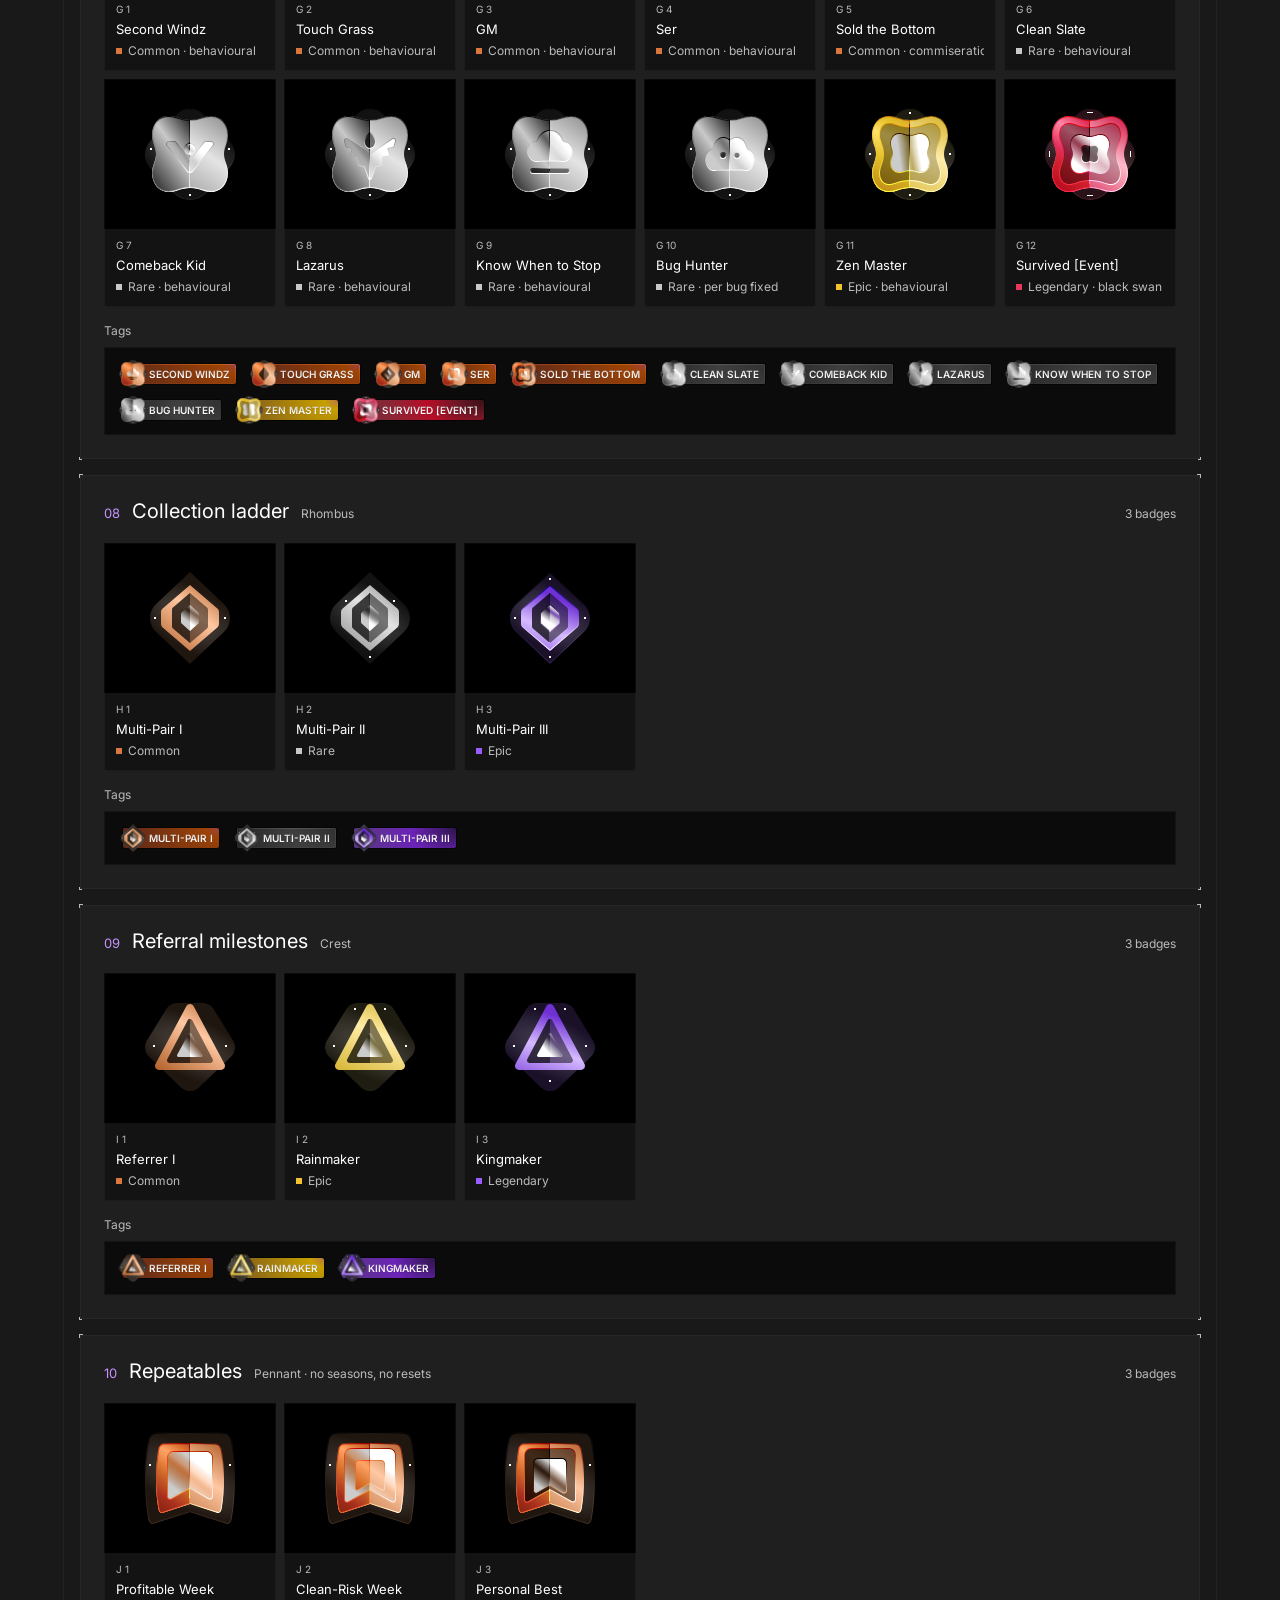
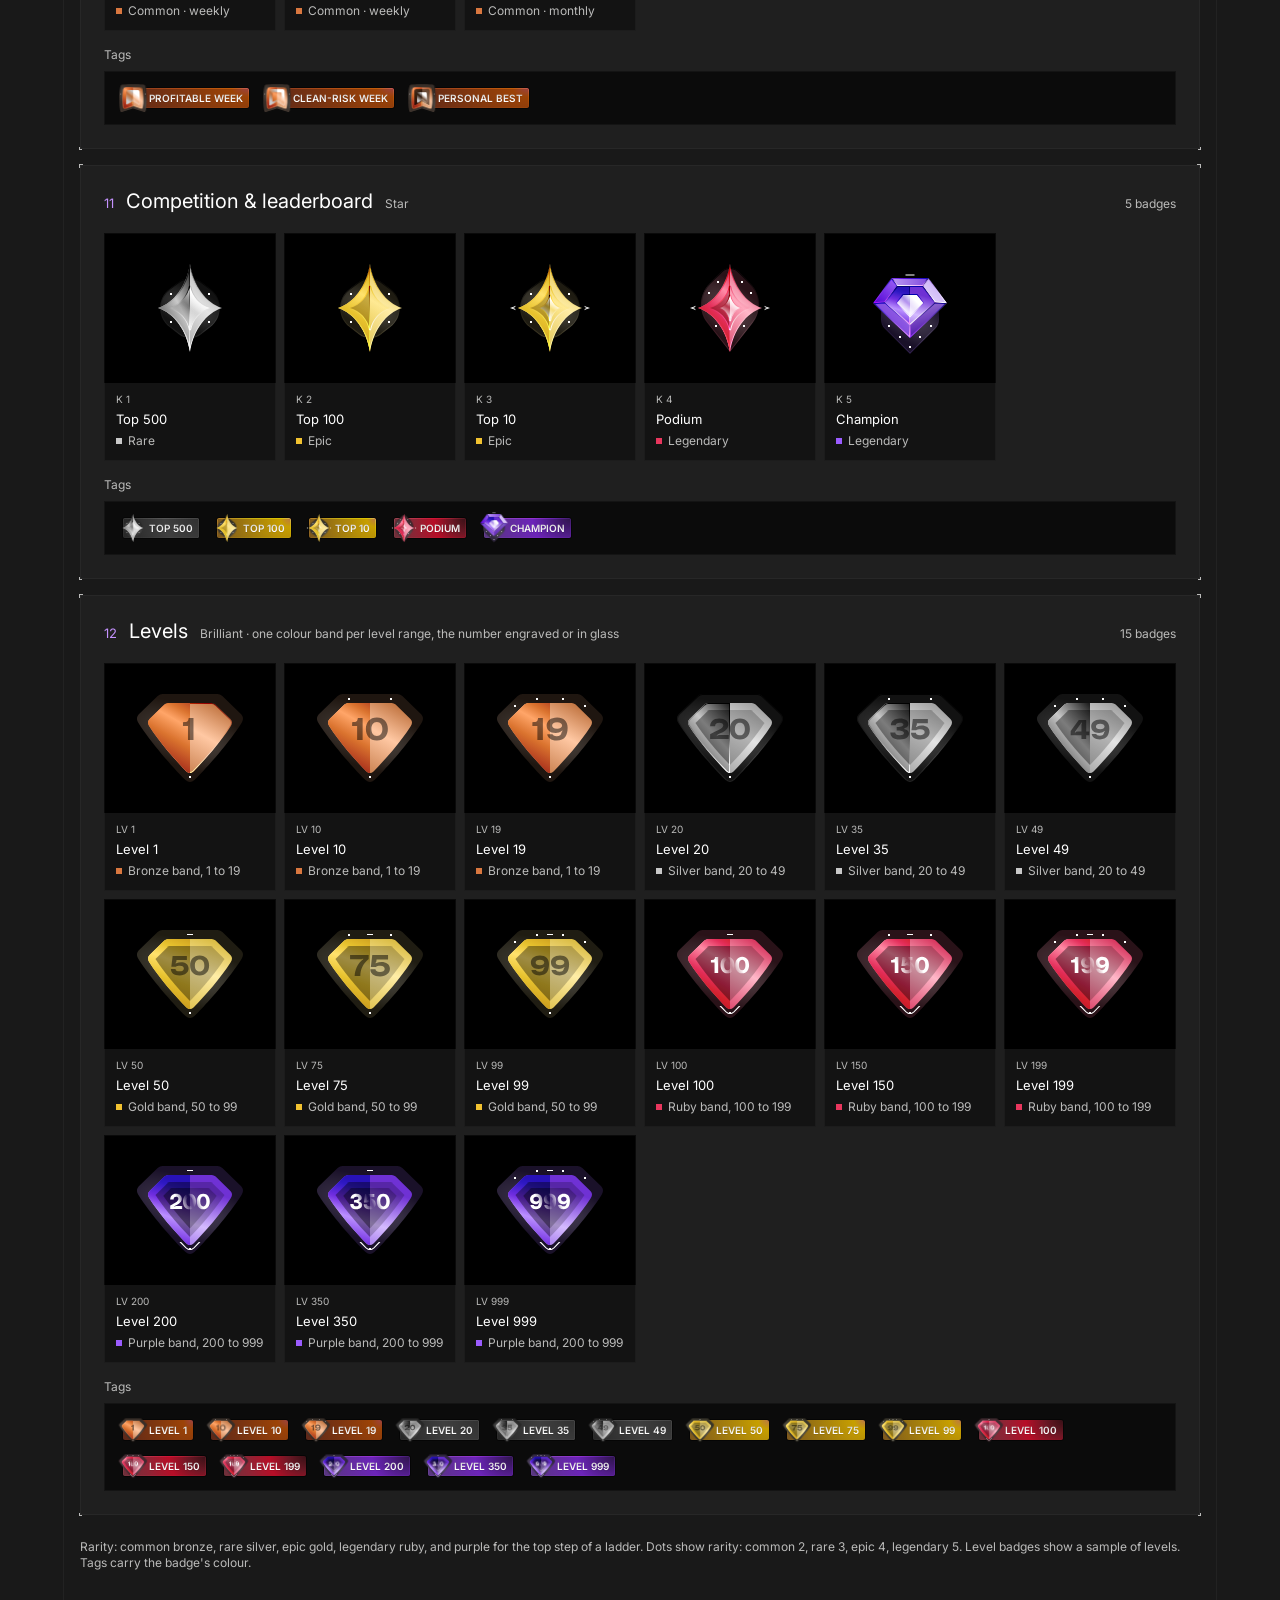
==== commit fd8f7bf9: "Tags: every badge as the Figma tag pill, in the new colours renderTag(spec) builds the tag from Figm" ====
--- a/list.html
+++ b/list.html
@@ -7,7 +7,7 @@
 <meta name="description" content="Every Hypernova badge, by family.">
 <link rel="preconnect" href="https://fonts.googleapis.com">
 <link rel="preconnect" href="https://fonts.gstatic.com" crossorigin>
-<link href="https://fonts.googleapis.com/css2?family=Inter:wght@400;500&display=swap" rel="stylesheet">
+<link href="https://fonts.googleapis.com/css2?family=Inter:wght@400;500;600&display=swap" rel="stylesheet">
 <style>
   /* HyperNova UI tokens (Figma HyperNova, node 591:74416) */
   :root {
@@ -69,6 +69,12 @@
   .cap .tag { color: var(--text-2); font-size: 12px; line-height: 16px; white-space: nowrap; overflow: hidden; text-overflow: ellipsis; }
   .dot { width: 6px; height: 6px; flex: none; }
 
+  /* tags: each badge as the small pill the app shows next to a name (Figma HyperNova 1010:75704) */
+  .tagbar { margin-top: 16px; display: flex; flex-direction: column; gap: 8px; }
+  .tagbar .tl { color: var(--text-2); font-size: 12px; }
+  .tagwrap { display: flex; flex-wrap: wrap; gap: 14px 16px; padding: 16px 16px 14px 18px; background: #0b0b0b; outline: 1px solid var(--muted); outline-offset: -1px; min-height: 54px; }
+  .tagwrap svg { display: block; overflow: visible; }
+
   .foot { padding: 8px 0 24px; color: var(--text-2); font-size: 12px; }
 
   @media (max-width: 860px) {
@@ -100,7 +106,7 @@
   <div class="gut"></div>
 </div>
 <script type="module">
-import { renderBadge } from './engine.js';
+import { renderBadge, renderTag } from './engine.js';
 import { ALL_BADGES, FAMILIES, LEVEL_SHOWCASE, bandOf } from './catalog.js';
 
 const esc = (s) => String(s ?? '').replace(/[&<>"]/g, (c) => ({ '&': '&amp;', '<': '&lt;', '>': '&gt;', '"': '&quot;' })[c]);
@@ -141,10 +147,16 @@
       <span class="meta">${esc(f.shape)}${f.note ? ` · ${esc(f.note)}` : ''}</span>
       <span class="count">${f.list.length} badge${f.list.length === 1 ? '' : 's'}</span></div>
     <div class="grid">${f.list.map(cell).join('')}</div>
-  </section>`).join('') + `<div class="foot">Rarity: common bronze, rare silver, epic gold, legendary ruby, and purple for the top step of a ladder. Dots show rarity: common 2, rare 3, epic 4, legendary 5. Level badges show a sample of levels.</div>`;
+    <div class="tagbar"><span class="tl">Tags</span><div class="tagwrap" data-fam="${i}"></div></div>
+  </section>`).join('') + `<div class="foot">Rarity: common bronze, rare silver, epic gold, legendary ruby, and purple for the top step of a ladder. Dots show rarity: common 2, rare 3, epic 4, legendary 5. Level badges show a sample of levels. Tags carry the badge's colour.</div>`;
 
 const total = fams.reduce((n, f) => n + f.list.length, 0);
 document.getElementById('sum').innerHTML = `<b>${total}</b> badges in <b>${fams.length}</b> families, lowest to rarest in each`;
+// tags measure their label, so draw them once the label font is in (PolySans if installed, else Inter)
+(async () => {
+  try { await document.fonts.load("600 10px 'PolySans Trial'"); await document.fonts.load('600 10px Inter'); await document.fonts.ready; } catch { /* draw anyway */ }
+  document.querySelectorAll('.tagwrap').forEach((el) => { el.innerHTML = fams[+el.dataset.fam].list.map((b) => renderTag(b)).join(''); });
+})();
 document.getElementById('tabs').innerHTML = fams.map((f) => `<a href="#f-${letter(f.series) || 'L'}">${esc(letter(f.series) || 'L')}. ${esc(label(f.series).split(' ')[0])}</a>`).join('');
 </script>
 </body>
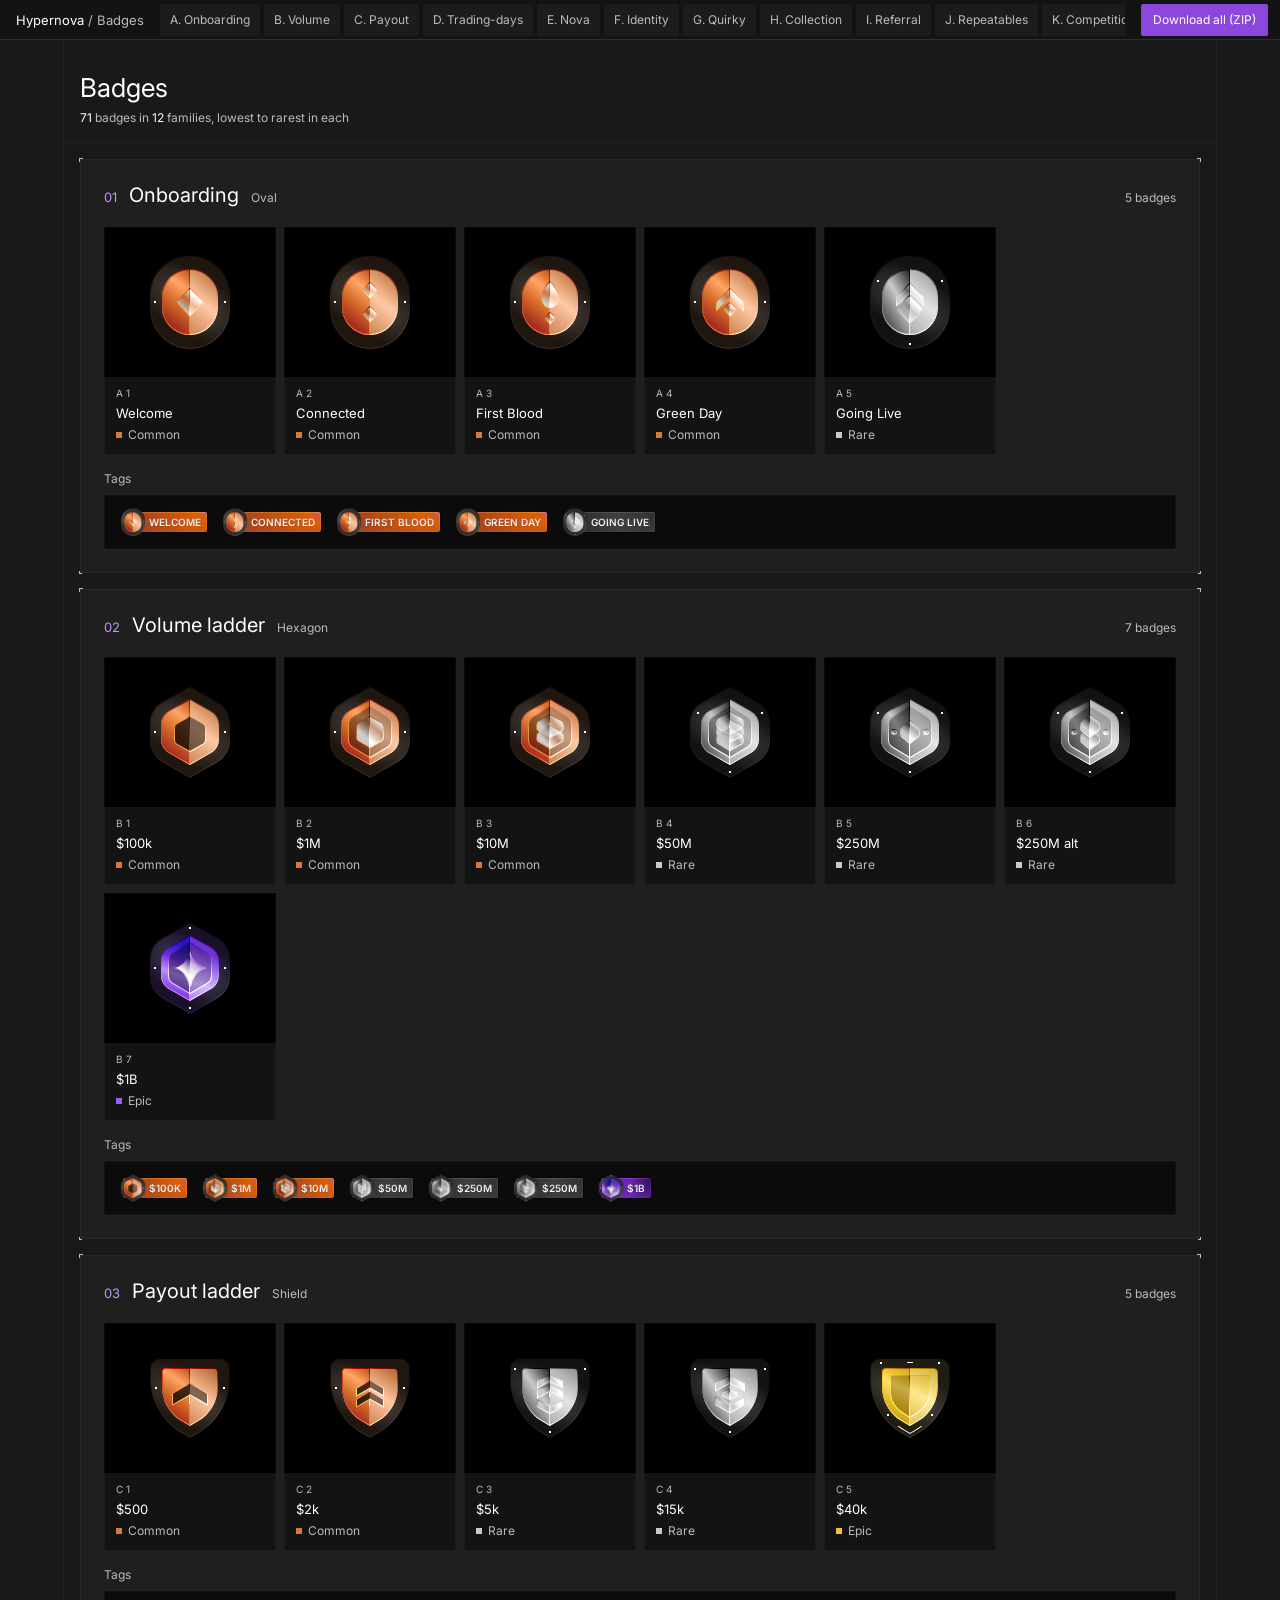
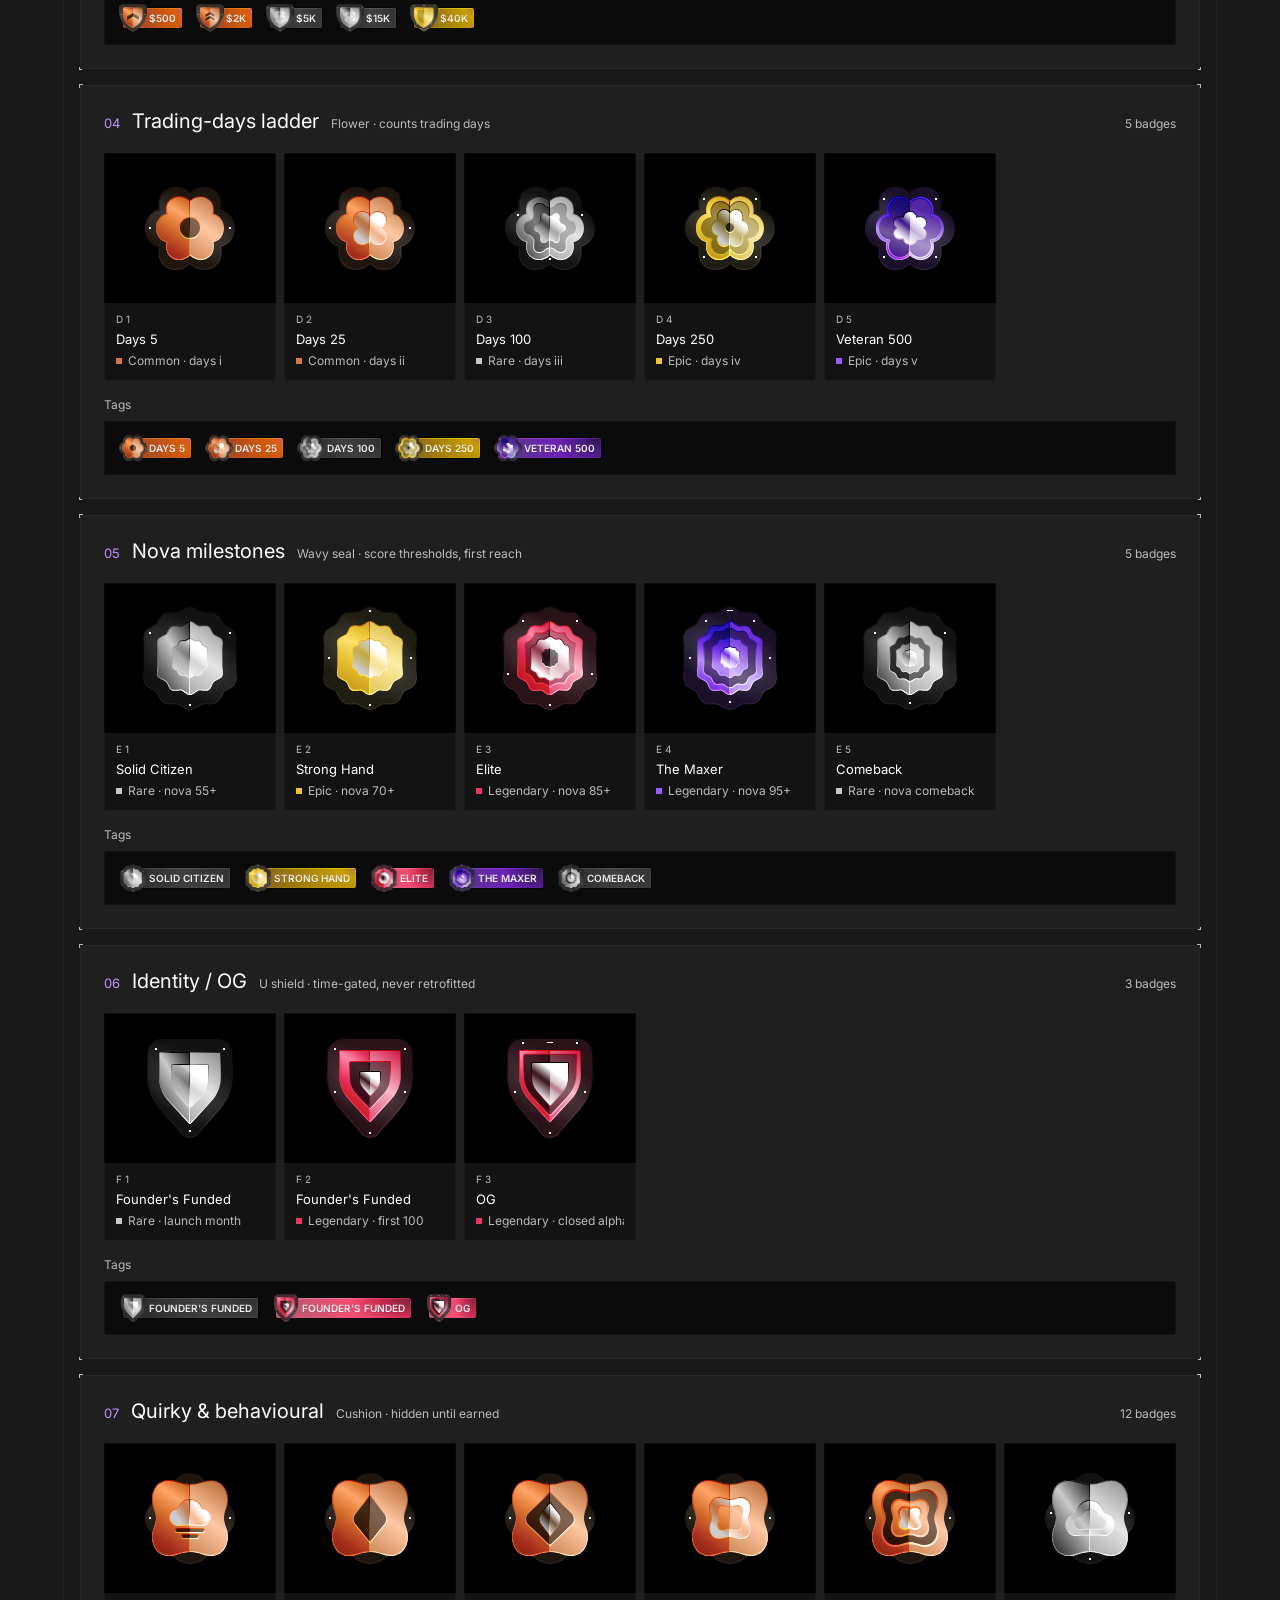
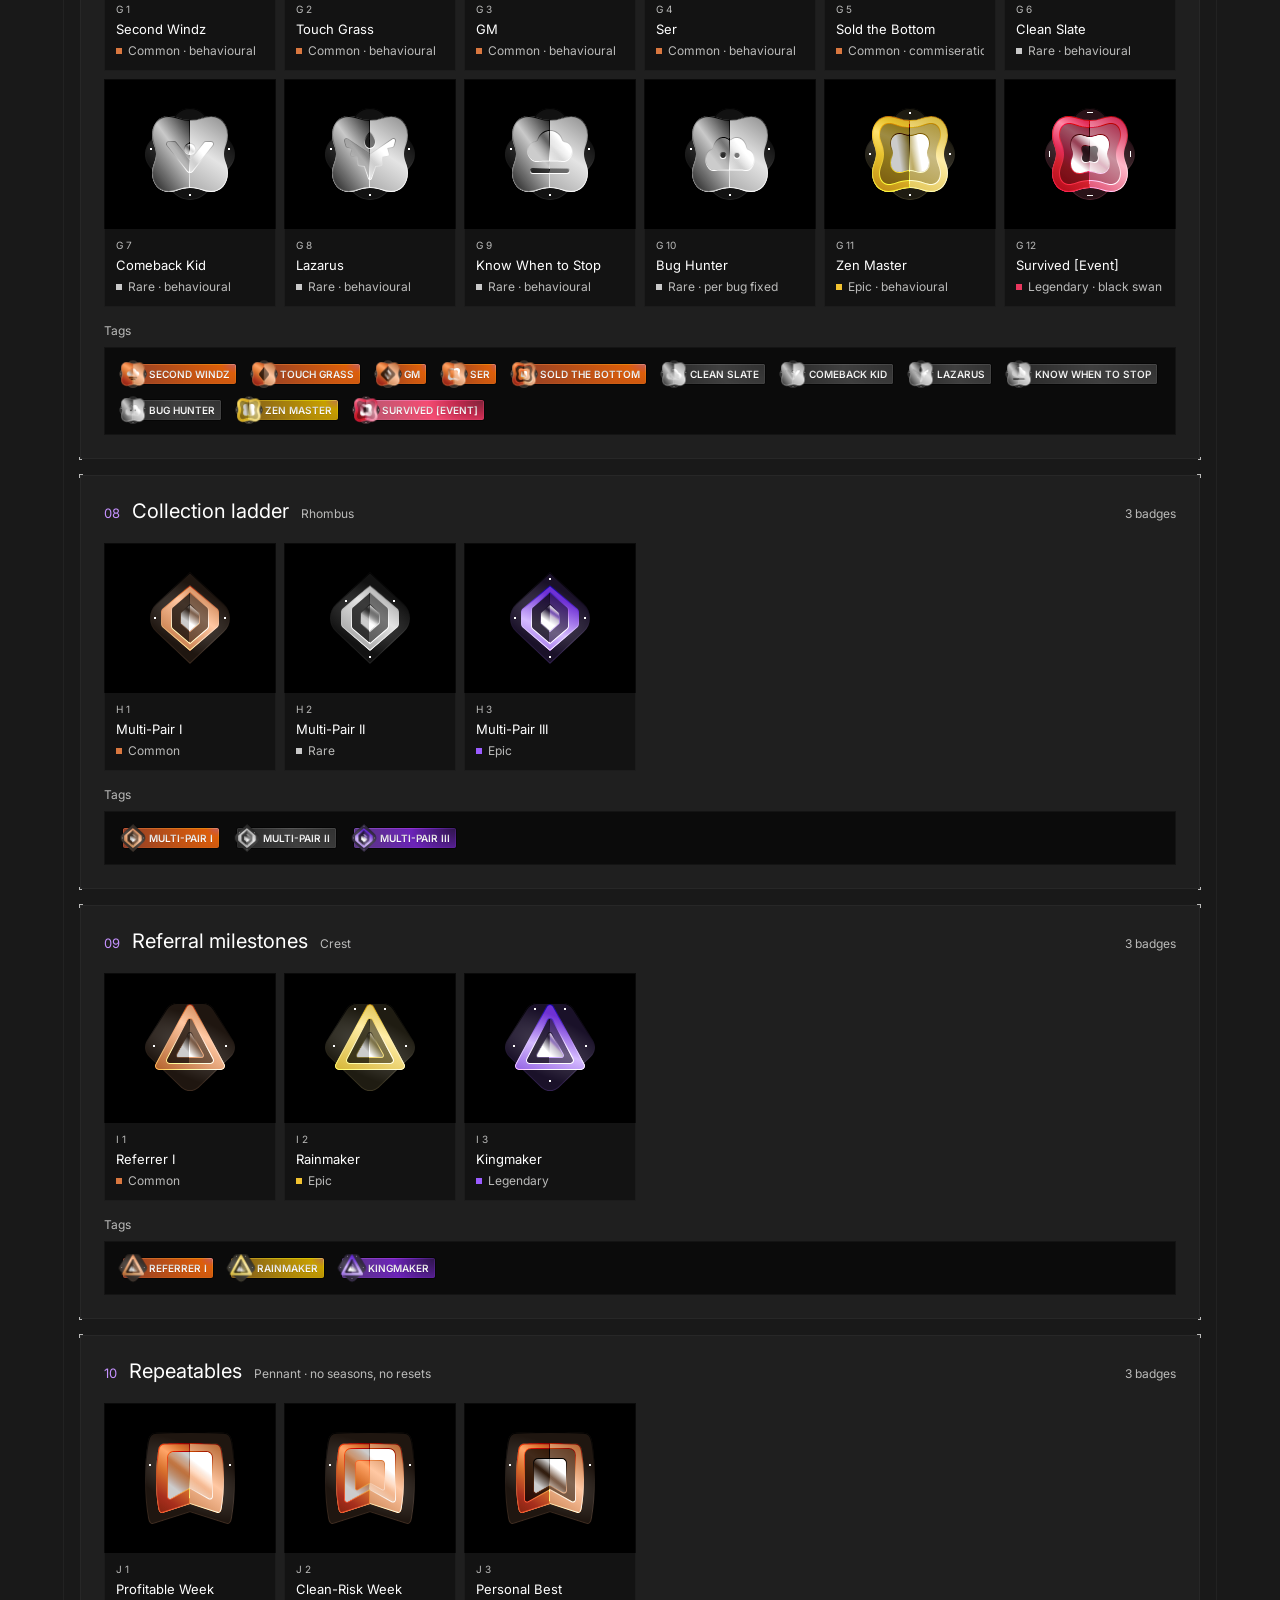
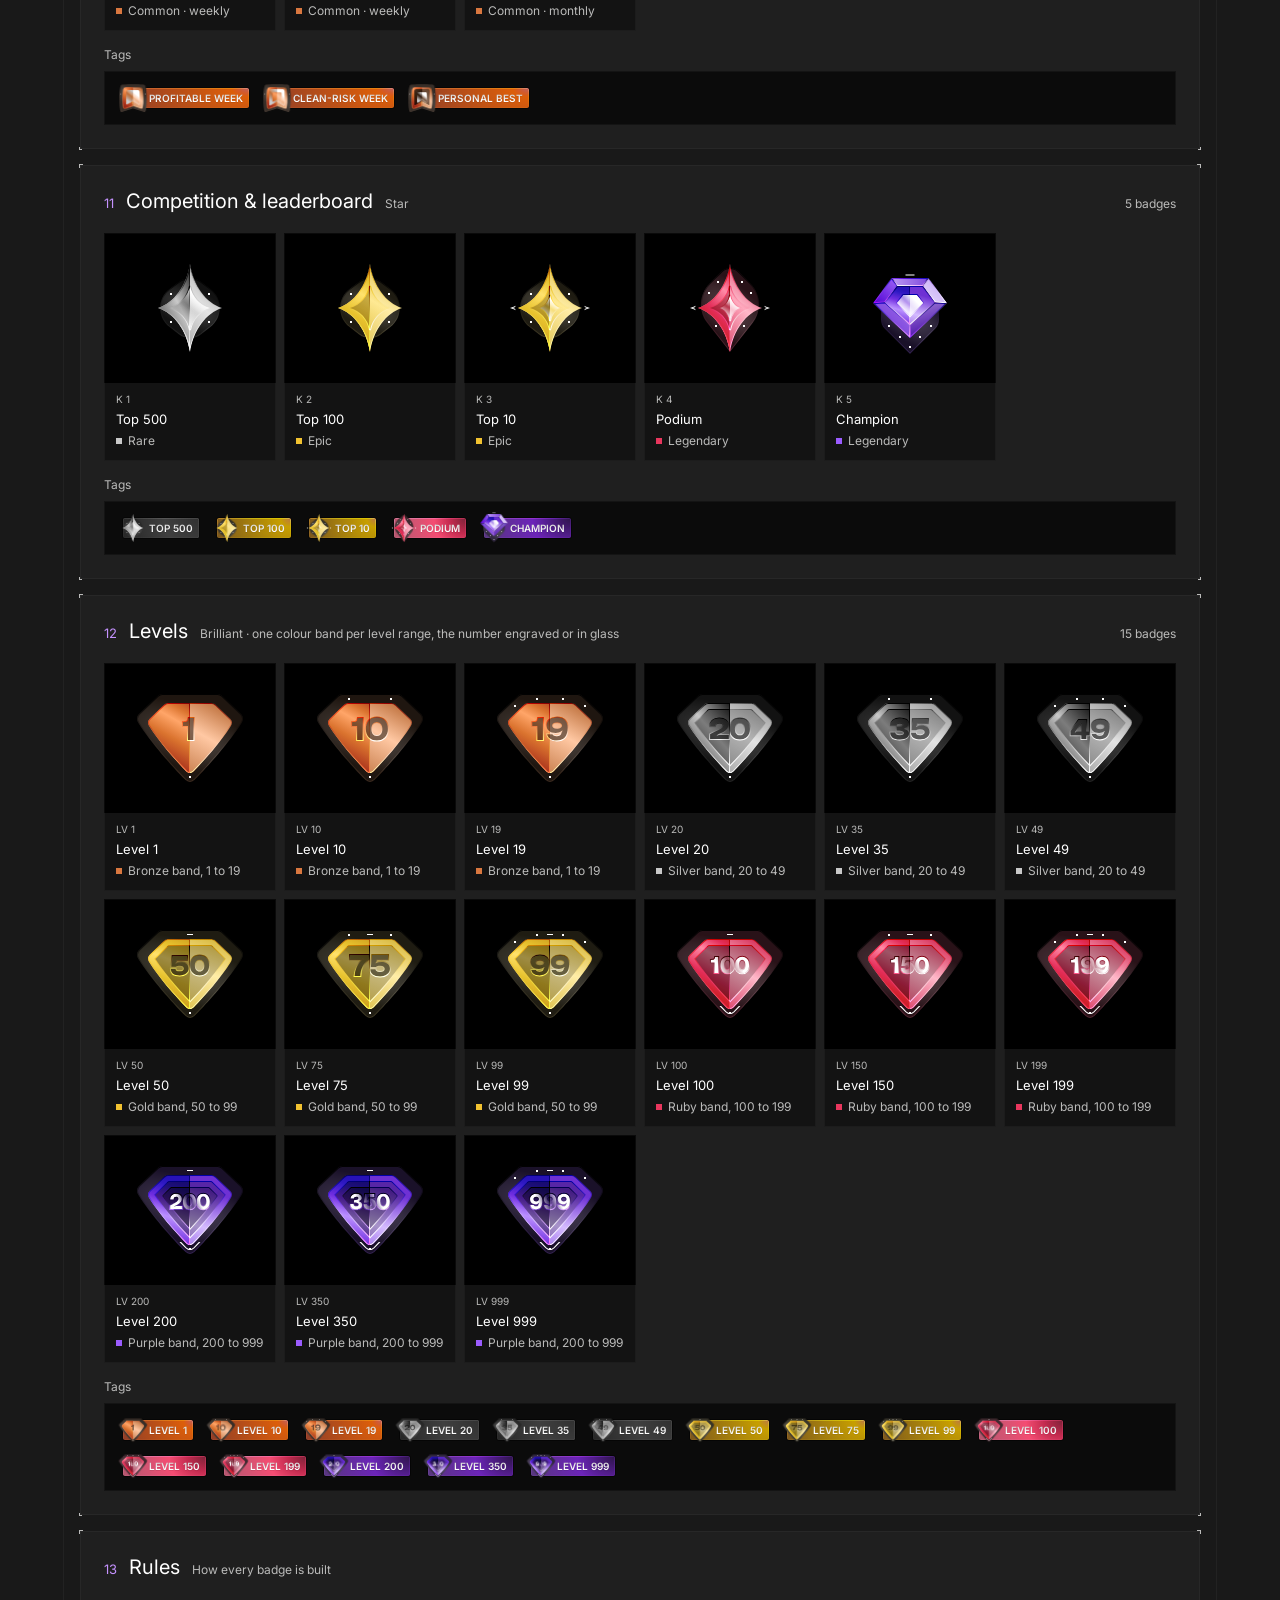
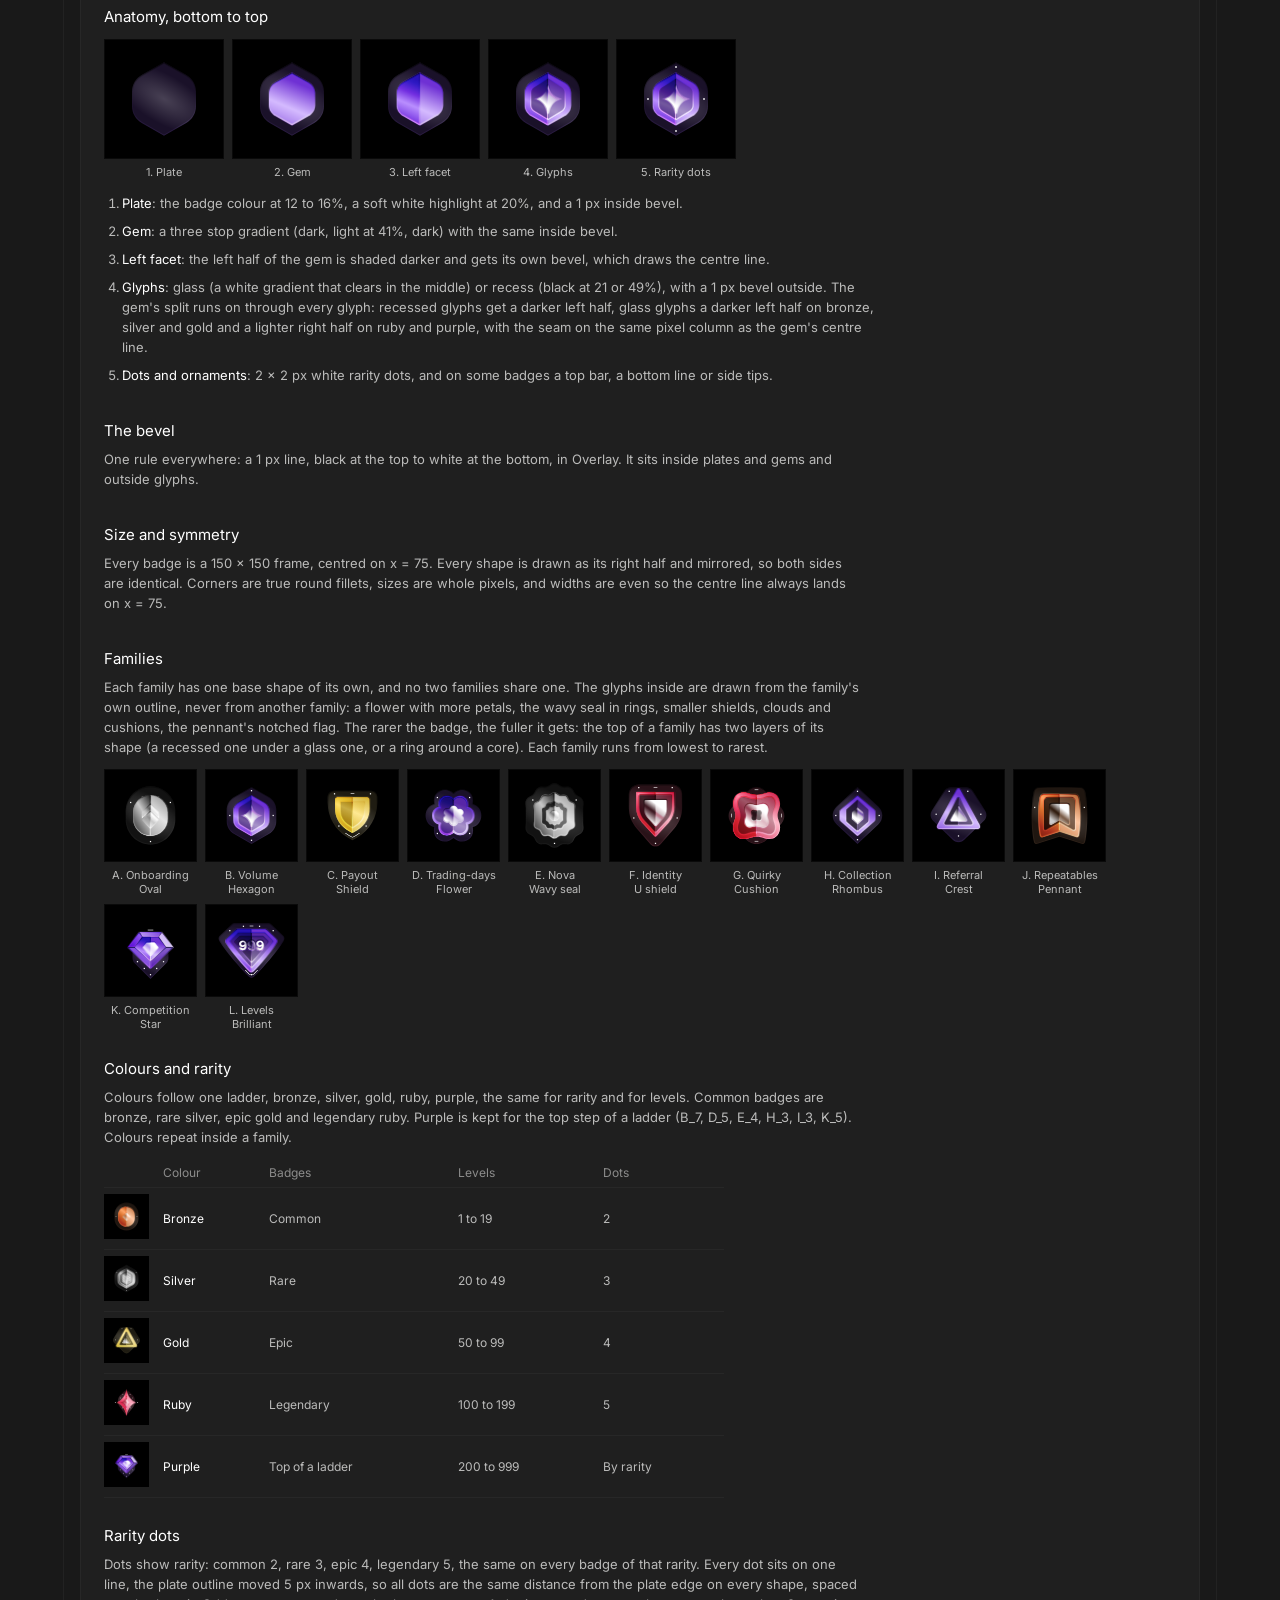
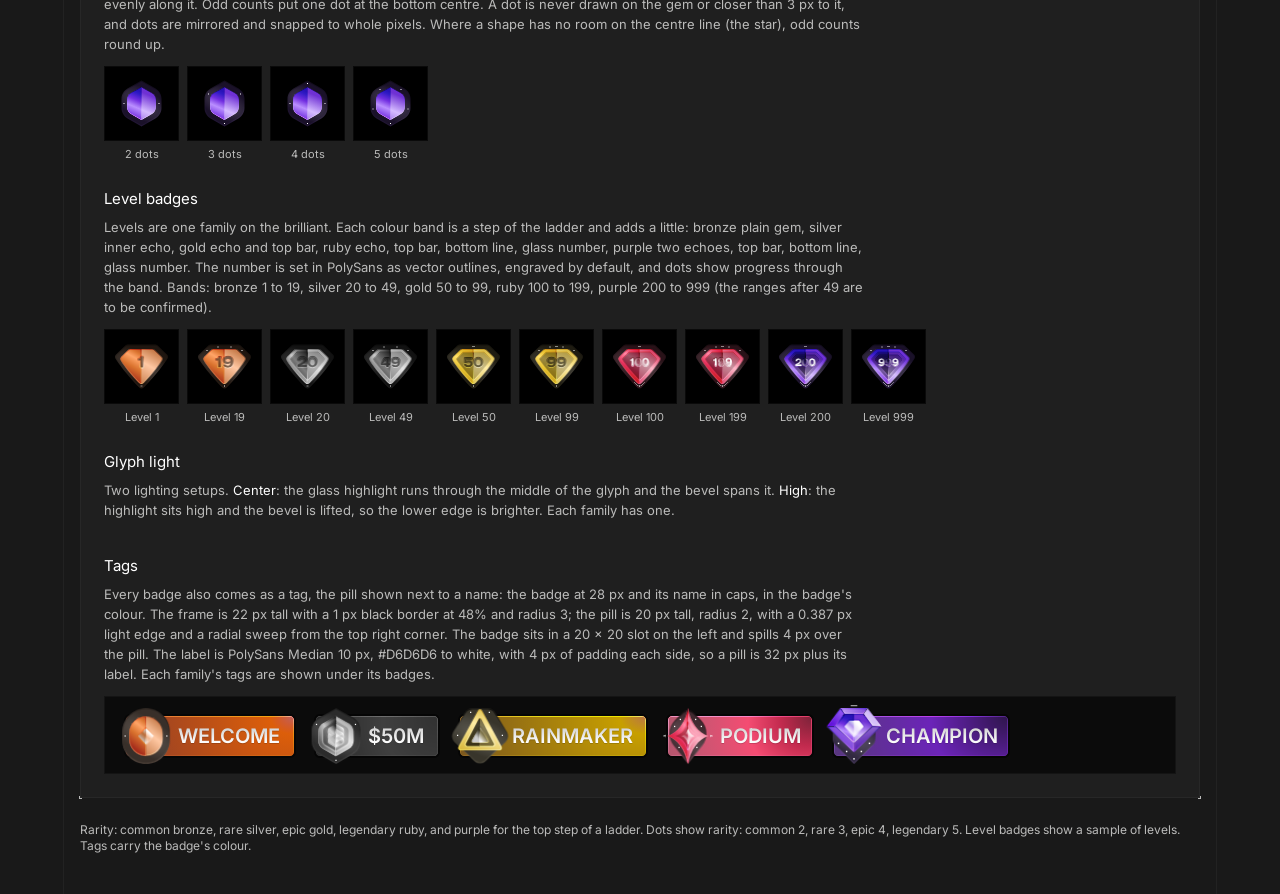
==== commit 102dd2bc: "List page: rules and Download all (ZIP); lighter ruby and bronze tags - list.html: Rules panel (rule" ====
--- a/list.html
+++ b/list.html
@@ -75,6 +75,31 @@
   .tagwrap { display: flex; flex-wrap: wrap; gap: 14px 16px; padding: 16px 16px 14px 18px; background: #0b0b0b; outline: 1px solid var(--muted); outline-offset: -1px; min-height: 54px; }
   .tagwrap svg { display: block; overflow: visible; }
 
+  /* download everything */
+  .dl { height: 32px; flex: none; display: flex; align-items: center; gap: 6px; padding: 0 12px; border: 0; border-radius: var(--radius);
+    background: var(--accent); color: #fff; font: 400 12px/1 var(--font); cursor: pointer; white-space: nowrap; }
+  .dl:hover { background: #9a5be8; }
+  .dl:disabled { background: var(--tab-on); color: var(--text-2); cursor: default; }
+
+  /* rules */
+  .rules { display: flex; flex-direction: column; gap: 28px; }
+  .rules .ph { margin-bottom: 0; }
+  .rule h3 { margin: 0 0 8px; font-size: 15px; line-height: 20px; font-weight: 400; }
+  .rule p, .rule li { margin: 0 0 8px; max-width: 760px; color: var(--text-2); font-size: 13px; line-height: 20px; }
+  .rule p b, .rule li b { color: var(--text); font-weight: 400; }
+  .rule ol, .rule ul { margin: 0; padding-left: 18px; }
+  .figs { display: flex; flex-wrap: wrap; gap: 8px; margin-top: 12px; }
+  .figs figure { margin: 0; display: flex; flex-direction: column; align-items: center; gap: 6px; color: var(--text-2); font-size: 11px; line-height: 14px; text-align: center; }
+  .figs figure > div { background: #000; outline: 1px solid var(--muted); outline-offset: -1px; }
+  .figs svg { display: block; }
+  .ctable { border-collapse: collapse; margin-top: 12px; font-size: 12px; min-width: min(100%, 620px); }
+  .ctable th, .ctable td { text-align: left; padding: 6px 14px 6px 0; border-bottom: 1px solid var(--muted); vertical-align: middle; color: var(--text-2); }
+  .ctable th { font-weight: 400; color: var(--text-2); opacity: .7; }
+  .ctable td:first-child { width: 56px; }
+  .ctable td b { color: var(--text); font-weight: 400; }
+  .rtags { display: flex; flex-wrap: wrap; gap: 14px 18px; margin-top: 12px; padding: 18px 18px 16px 20px; background: #0b0b0b; outline: 1px solid var(--muted); outline-offset: -1px; }
+  .rtags svg { display: block; overflow: visible; }
+
   .foot { padding: 8px 0 24px; color: var(--text-2); font-size: 12px; }
 
   @media (max-width: 860px) {
@@ -86,6 +111,7 @@
     .grid { grid-template-columns: repeat(2, minmax(0, 1fr)); }
     .tile svg { width: 100%; max-width: 150px; height: auto; }
     .top .tabs { display: none; }
+    .top .dl { margin-left: auto; }
   }
 </style>
 </head>
@@ -93,6 +119,7 @@
 <header class="top">
   <div class="brand">Hypernova <span>/ Badges</span></div>
   <nav class="tabs" id="tabs"></nav>
+  <button class="dl" id="dl" title="Every badge and tag as SVG and PNG, plus Figma-ready files">Download all (ZIP)</button>
 </header>
 <div class="page">
   <div class="gut"></div>
@@ -106,8 +133,10 @@
   <div class="gut"></div>
 </div>
 <script type="module">
-import { renderBadge, renderTag } from './engine.js';
-import { ALL_BADGES, FAMILIES, LEVEL_SHOWCASE, bandOf } from './catalog.js';
+import { renderBadge, renderTag, PALETTES } from './engine.js';
+import { ALL_BADGES, FAMILIES, LEVEL_SHOWCASE, LEVEL_BANDS, RARITY_COLOUR, RARITY_DOTS, LADDER_TOP, levelBadge, bandOf } from './catalog.js';
+import { zip, download } from './zip.js';
+import { svgToPng, tagPng } from './raster.js';
 
 const esc = (s) => String(s ?? '').replace(/[&<>"]/g, (c) => ({ '&': '&amp;', '<': '&lt;', '>': '&gt;', '"': '&quot;' })[c]);
 // rarity names by colour (common bronze, rare silver, epic gold, legendary ruby, purple on ladder tops)
@@ -135,7 +164,7 @@
     <div class="tile">${renderBadge(b)}</div>
     <div class="cap">
       <div class="row"><span class="id">${esc(b.id.replace('_', ' '))}</span>${alt}</div>
-      <div class="name" title="${esc(b.name)}">${esc(b.name.replace(/ \(alt\)$/, ''))}</div>
+      <div class="name" title="${esc(b.name)}">${esc(b.name)}</div>
       <div class="row tag"><i class="dot" style="background:${SWATCH[b.rarity] || '#bbb'}"></i>${esc(rar)}${tag}</div>
     </div>
   </div>`;
@@ -150,14 +179,128 @@
     <div class="tagbar"><span class="tl">Tags</span><div class="tagwrap" data-fam="${i}"></div></div>
   </section>`).join('') + `<div class="foot">Rarity: common bronze, rare silver, epic gold, legendary ruby, and purple for the top step of a ladder. Dots show rarity: common 2, rare 3, epic 4, legendary 5. Level badges show a sample of levels. Tags carry the badge's colour.</div>`;
 
+// ---- rules: how every badge is built (the rules only)
+const B7 = ALL_BADGES.find((b) => b.id === 'B_7');
+const fig = (svg, cap) => `<figure><div>${svg}</div>${cap}</figure>`;
+const LADDER = ['bronze', 'silver', 'gold', 'ruby', 'purple'];
+const rarityOf = Object.fromEntries(Object.entries(RARITY_COLOUR).map(([r, c]) => [c, r]));
+const tops = LADDER_TOP.filter((id) => ALL_BADGES.some((b) => b.id === id));
+const sample = { bronze: 'A_1', silver: 'B_4', gold: 'I_2', ruby: 'K_4', purple: 'K_5' };
+// the rarest of each family (the last one, families run lowest to rarest)
+const famTops = fams.map((f) => [f, f.list.filter((b) => !b.option).at(-1)]);
+const rules = `
+  <section class="panel rules" id="rules"><i class="c1"></i><i class="c2"></i>
+    <div class="ph"><span class="n">${String(fams.length + 1).padStart(2, '0')}</span><h2>Rules</h2><span class="meta">How every badge is built</span></div>
+
+    <div class="rule"><h3>Anatomy, bottom to top</h3>
+      <div class="figs">${[
+        ['Plate', { ...B7, gem: null, glyphs: [], level: 0 }],
+        ['Gem', { ...B7, gem: { ...B7.gem, split: false }, glyphs: [], level: 0 }],
+        ['Left facet', { ...B7, glyphs: [], level: 0 }],
+        ['Glyphs', { ...B7, level: 0 }],
+        ['Rarity dots', B7],
+      ].map(([l, sp], i) => fig(renderBadge(sp, { scale: 0.8 }), `${i + 1}. ${l}`)).join('')}</div>
+      <ol style="margin-top:14px">
+        <li><b>Plate</b>: the badge colour at 12 to 16%, a soft white highlight at 20%, and a 1 px inside bevel.</li>
+        <li><b>Gem</b>: a three stop gradient (dark, light at 41%, dark) with the same inside bevel.</li>
+        <li><b>Left facet</b>: the left half of the gem is shaded darker and gets its own bevel, which draws the centre line.</li>
+        <li><b>Glyphs</b>: glass (a white gradient that clears in the middle) or recess (black at 21 or 49%), with a 1 px bevel outside. The gem's split runs on through every glyph: recessed glyphs get a darker left half, glass glyphs a darker left half on bronze, silver and gold and a lighter right half on ruby and purple, with the seam on the same pixel column as the gem's centre line.</li>
+        <li><b>Dots and ornaments</b>: 2 x 2 px white rarity dots, and on some badges a top bar, a bottom line or side tips.</li>
+      </ol>
+    </div>
+
+    <div class="rule"><h3>The bevel</h3>
+      <p>One rule everywhere: a 1 px line, black at the top to white at the bottom, in Overlay. It sits inside plates and gems and outside glyphs.</p>
+    </div>
+
+    <div class="rule"><h3>Size and symmetry</h3>
+      <p>Every badge is a 150 x 150 frame, centred on x = 75. Every shape is drawn as its right half and mirrored, so both sides are identical. Corners are true round fillets, sizes are whole pixels, and widths are even so the centre line always lands on x = 75.</p>
+    </div>
+
+    <div class="rule"><h3>Families</h3>
+      <p>Each family has one base shape of its own, and no two families share one. The glyphs inside are drawn from the family's own outline, never from another family: a flower with more petals, the wavy seal in rings, smaller shields, clouds and cushions, the pennant's notched flag. The rarer the badge, the fuller it gets: the top of a family has two layers of its shape (a recessed one under a glass one, or a ring around a core). Each family runs from lowest to rarest.</p>
+      <div class="figs">${famTops.map(([f, b]) => fig(renderBadge(b, { scale: 0.62 }), `${esc(letter(f.series) || 'L')}. ${esc(label(f.series).split(' ')[0])}<br>${esc(f.shape)}`)).join('')}</div>
+    </div>
+
+    <div class="rule"><h3>Colours and rarity</h3>
+      <p>Colours follow one ladder, bronze, silver, gold, ruby, purple, the same for rarity and for levels. Common badges are bronze, rare silver, epic gold and legendary ruby. Purple is kept for the top step of a ladder (${tops.join(', ')}). Colours repeat inside a family.</p>
+      <table class="ctable"><tr><th></th><th>Colour</th><th>Badges</th><th>Levels</th><th>Dots</th></tr>${LADDER.map((k) => {
+        const r = rarityOf[k], band = LEVEL_BANDS.find((b) => b.rarity === k);
+        return `<tr><td>${renderBadge({ ...ALL_BADGES.find((b) => b.id === sample[k]), rarity: k }, { scale: 0.3 })}</td><td><b>${esc(PALETTES[k].label)}</b></td><td>${r ? r[0].toUpperCase() + r.slice(1) : 'Top of a ladder'}</td><td>${band ? `${band.from} to ${band.to}` : ''}</td><td>${r ? RARITY_DOTS[r] : 'By rarity'}</td></tr>`;
+      }).join('')}</table>
+    </div>
+
+    <div class="rule"><h3>Rarity dots</h3>
+      <p>Dots show rarity: ${Object.entries(RARITY_DOTS).map(([r, n]) => `${r} ${n}`).join(', ')}, the same on every badge of that rarity. Every dot sits on one line, the plate outline moved 5 px inwards, so all dots are the same distance from the plate edge on every shape, spaced evenly along it. Odd counts put one dot at the bottom centre. A dot is never drawn on the gem or closer than 3 px to it, and dots are mirrored and snapped to whole pixels. Where a shape has no room on the centre line (the star), odd counts round up.</p>
+      <div class="figs">${[2, 3, 4, 5].map((n) => fig(renderBadge({ ...B7, glyphs: [], level: n }, { scale: 0.5 }), `${n} dots`)).join('')}</div>
+    </div>
+
+    <div class="rule"><h3>Level badges</h3>
+      <p>Levels are one family on the brilliant. Each colour band is a step of the ladder and adds a little: ${LEVEL_BANDS.map((b) => `${PALETTES[b.rarity].label.toLowerCase()} ${esc(b.label)}`).join(', ')}. The number is set in PolySans as vector outlines, engraved by default, and dots show progress through the band. Bands: ${LEVEL_BANDS.map((b) => `${PALETTES[b.rarity].label.toLowerCase()} ${b.from} to ${b.to}`).join(', ')} (the ranges after 49 are to be confirmed).</p>
+      <div class="figs">${[1, 19, 20, 49, 50, 99, 100, 199, 200, 999].map((n) => fig(renderBadge(levelBadge(n), { scale: 0.5 }), `Level ${n}`)).join('')}</div>
+    </div>
+
+    <div class="rule"><h3>Glyph light</h3>
+      <p>Two lighting setups. <b>Center</b>: the glass highlight runs through the middle of the glyph and the bevel spans it. <b>High</b>: the highlight sits high and the bevel is lifted, so the lower edge is brighter. Each family has one.</p>
+    </div>
+
+    <div class="rule"><h3>Tags</h3>
+      <p>Every badge also comes as a tag, the pill shown next to a name: the badge at 28 px and its name in caps, in the badge's colour. The frame is 22 px tall with a 1 px black border at 48% and radius 3; the pill is 20 px tall, radius 2, with a 0.387 px light edge and a radial sweep from the top right corner. The badge sits in a 20 x 20 slot on the left and spills 4 px over the pill. The label is PolySans Median 10 px, #D6D6D6 to white, with 4 px of padding each side, so a pill is 32 px plus its label. Each family's tags are shown under its badges.</p>
+      <div class="rtags" id="rule-tags"></div>
+    </div>
+  </section>`;
+document.querySelector('#list .foot').insertAdjacentHTML('beforebegin', rules);
+
 const total = fams.reduce((n, f) => n + f.list.length, 0);
 document.getElementById('sum').innerHTML = `<b>${total}</b> badges in <b>${fams.length}</b> families, lowest to rarest in each`;
 // tags measure their label, so draw them once the label font is in (PolySans if installed, else Inter)
 (async () => {
   try { await document.fonts.load("600 10px 'PolySans Trial'"); await document.fonts.load('600 10px Inter'); await document.fonts.ready; } catch { /* draw anyway */ }
   document.querySelectorAll('.tagwrap').forEach((el) => { el.innerHTML = fams[+el.dataset.fam].list.map((b) => renderTag(b)).join(''); });
+  document.getElementById('rule-tags').innerHTML = LADDER.map((k) => renderTag(ALL_BADGES.find((b) => b.id === sample[k]), { scale: 2 })).join('');
 })();
-document.getElementById('tabs').innerHTML = fams.map((f) => `<a href="#f-${letter(f.series) || 'L'}">${esc(letter(f.series) || 'L')}. ${esc(label(f.series).split(' ')[0])}</a>`).join('');
+document.getElementById('tabs').innerHTML = fams.map((f) => `<a href="#f-${letter(f.series) || 'L'}">${esc(letter(f.series) || 'L')}. ${esc(label(f.series).split(' ')[0])}</a>`).join('') + '<a href="#rules">Rules</a>';
+
+// ---- download everything: badges and tags as SVG and PNG, Figma-ready files for the plugin, and the specs
+const slug = (b) => `${b.id}-${String(b.name).toLowerCase().replace(/[^a-z0-9]+/g, '-').replace(/^-|-$/g, '')}`;
+const README = `Hypernova badges, every badge on https://todels.github.io/hypernova-badges/list.html
+
+badges/svg   150 x 150 on black, one file per badge
+badges/png   the same at 2x (300 x 300)
+tags/svg     each badge as a tag (the pill with the badge and its name), 4 px of room around the 22 px frame
+tags/png     the same at 2x
+figma/       badges and tags for the Hypernova badges Figma plugin (drop the files on the plugin window):
+             native layers, blend modes and strokes; tags as auto layout frames
+badges.json  the badge specs
+
+Tag labels are live text in PolySans Median (Inter if PolySans is not installed); the PNGs have it drawn in.
+`;
+const btn = document.getElementById('dl');
+btn.addEventListener('click', async () => {
+  const label0 = btn.textContent;
+  btn.disabled = true;
+  try {
+    try { await document.fonts.load("600 10px 'PolySans Trial'"); await document.fonts.load('600 10px Inter'); } catch { /* use what is there */ }
+    const all = fams.flatMap((f) => f.list);
+    const files = [{ name: 'README.txt', data: README }, { name: 'badges.json', data: JSON.stringify(all, null, 1) }];
+    for (let i = 0; i < all.length; i++) {
+      const b = all[i], n = slug(b);
+      btn.textContent = `Preparing ${i + 1} of ${all.length}`;
+      files.push({ name: `badges/svg/${n}.svg`, data: renderBadge(b) });
+      files.push({ name: `tags/svg/tag_${n}.svg`, data: renderTag(b, { bleed: 4 }) });
+      files.push({ name: `figma/${n}.svg`, data: renderBadge(b, { target: 'figma' }) });
+      files.push({ name: `figma/tag_${n}.svg`, data: renderTag(b, { target: 'figma' }) });
+      files.push({ name: `badges/png/${n}@2x.png`, data: new Uint8Array(await (await svgToPng(renderBadge(b, { scale: 2 }), 300)).arrayBuffer()) });
+      files.push({ name: `tags/png/tag_${n}@2x.png`, data: new Uint8Array(await (await tagPng(b, 2)).arrayBuffer()) });
+    }
+    download('hypernova-badges.zip', zip(files));
+  } catch (e) {
+    alert('Could not build the ZIP: ' + e.message);
+  } finally {
+    btn.textContent = label0;
+    btn.disabled = false;
+  }
+});
 </script>
 </body>
 </html>
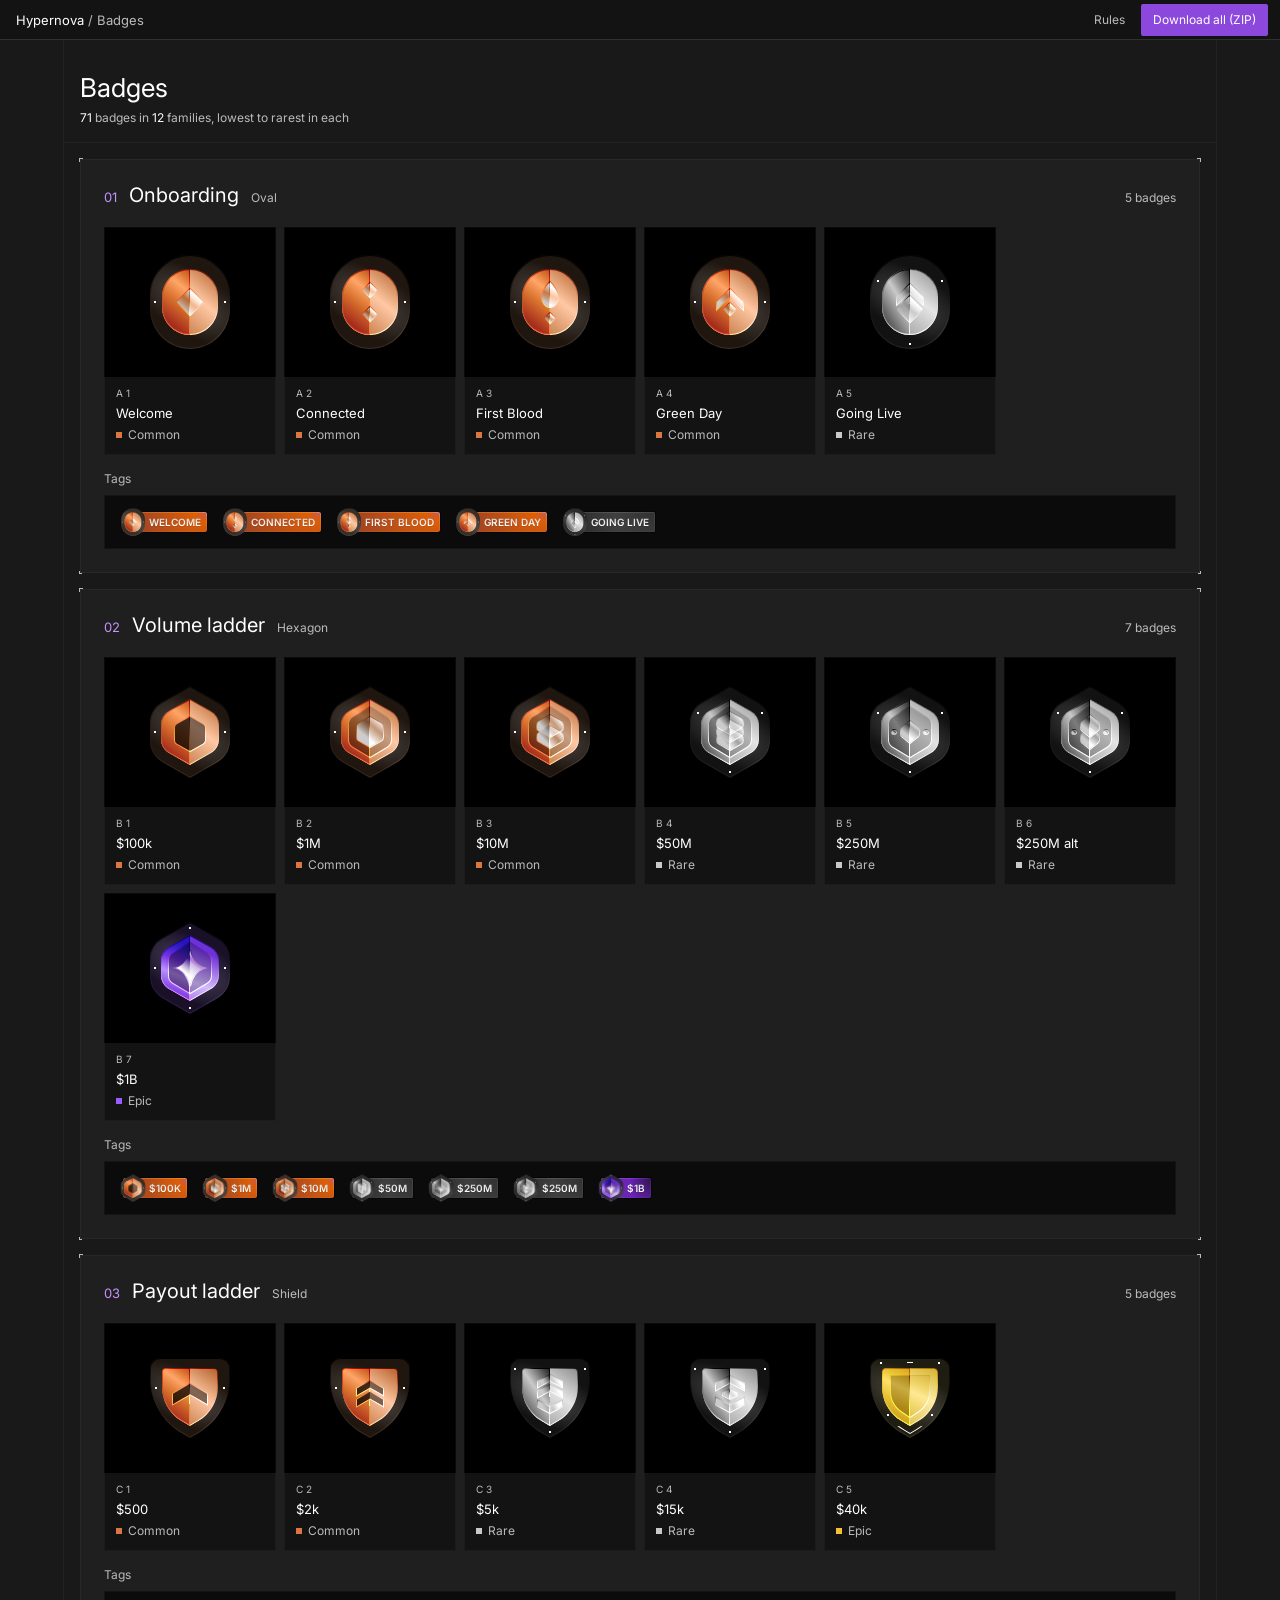
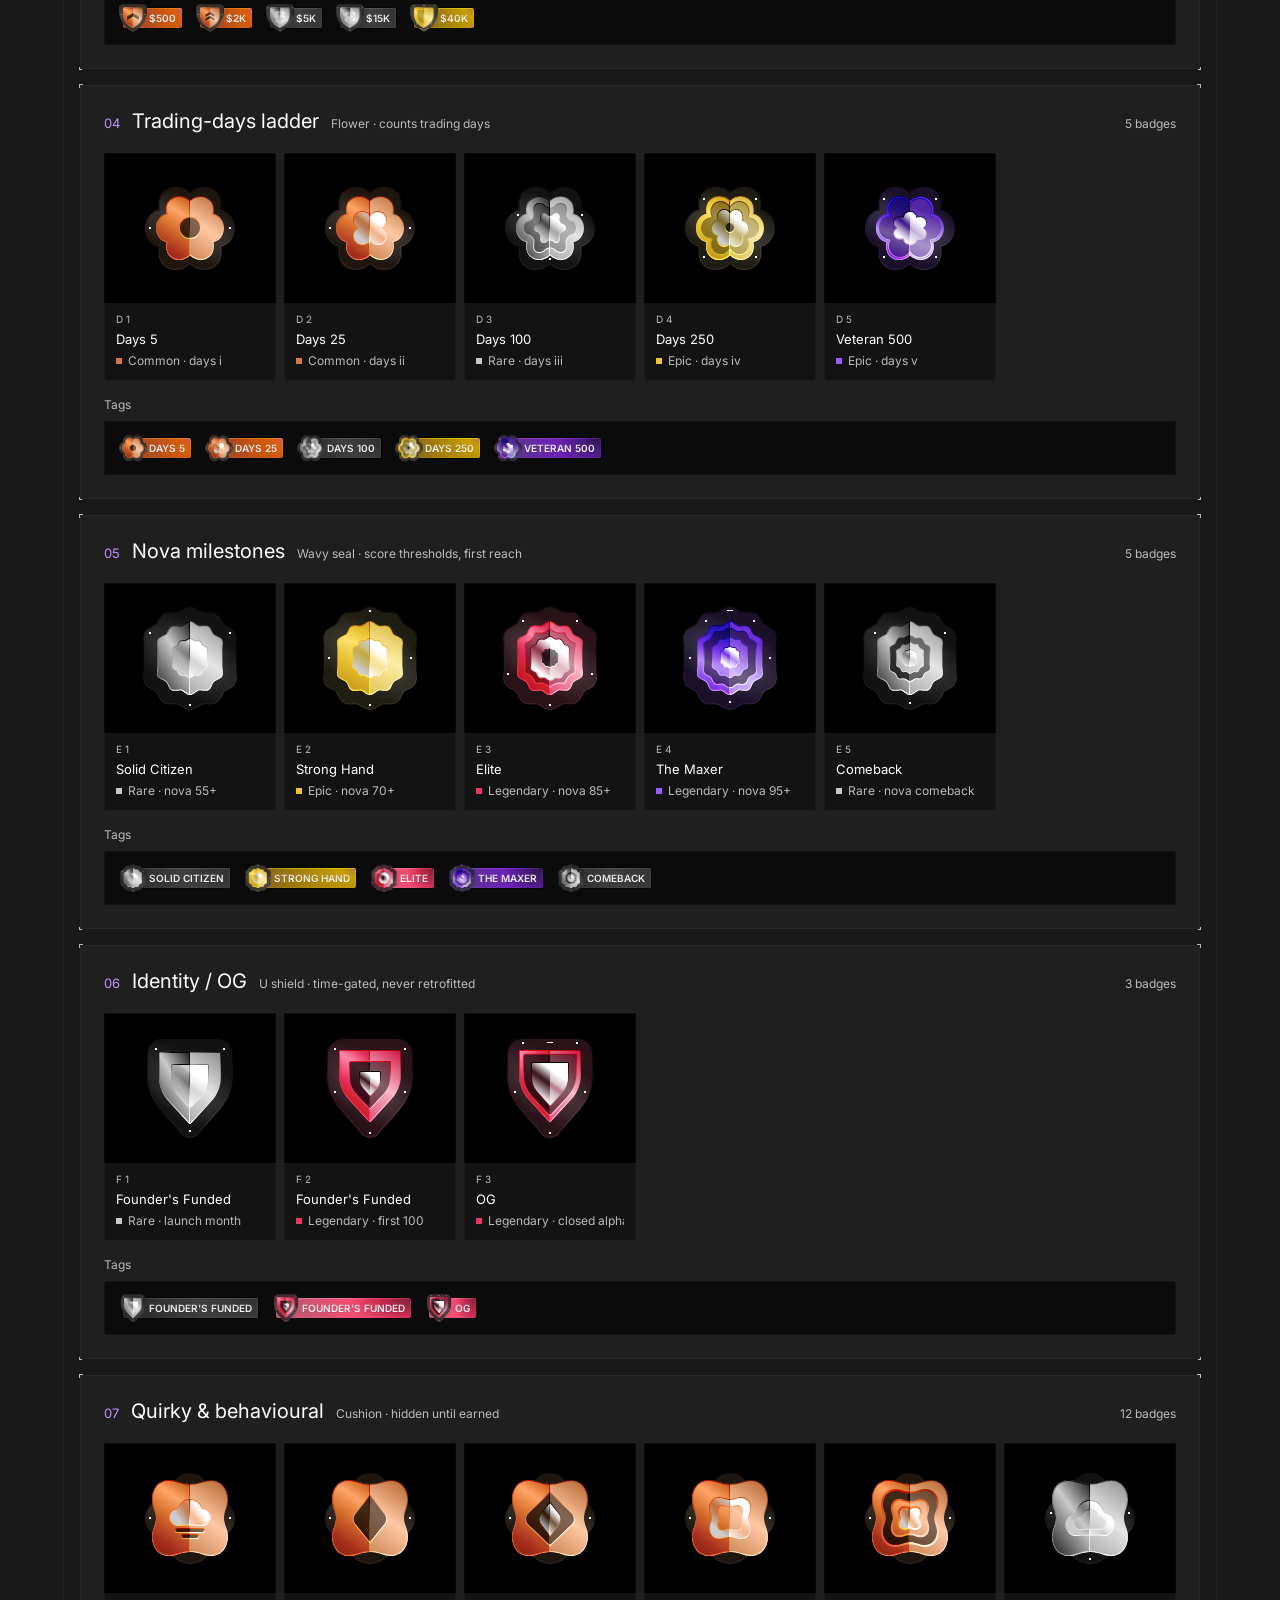
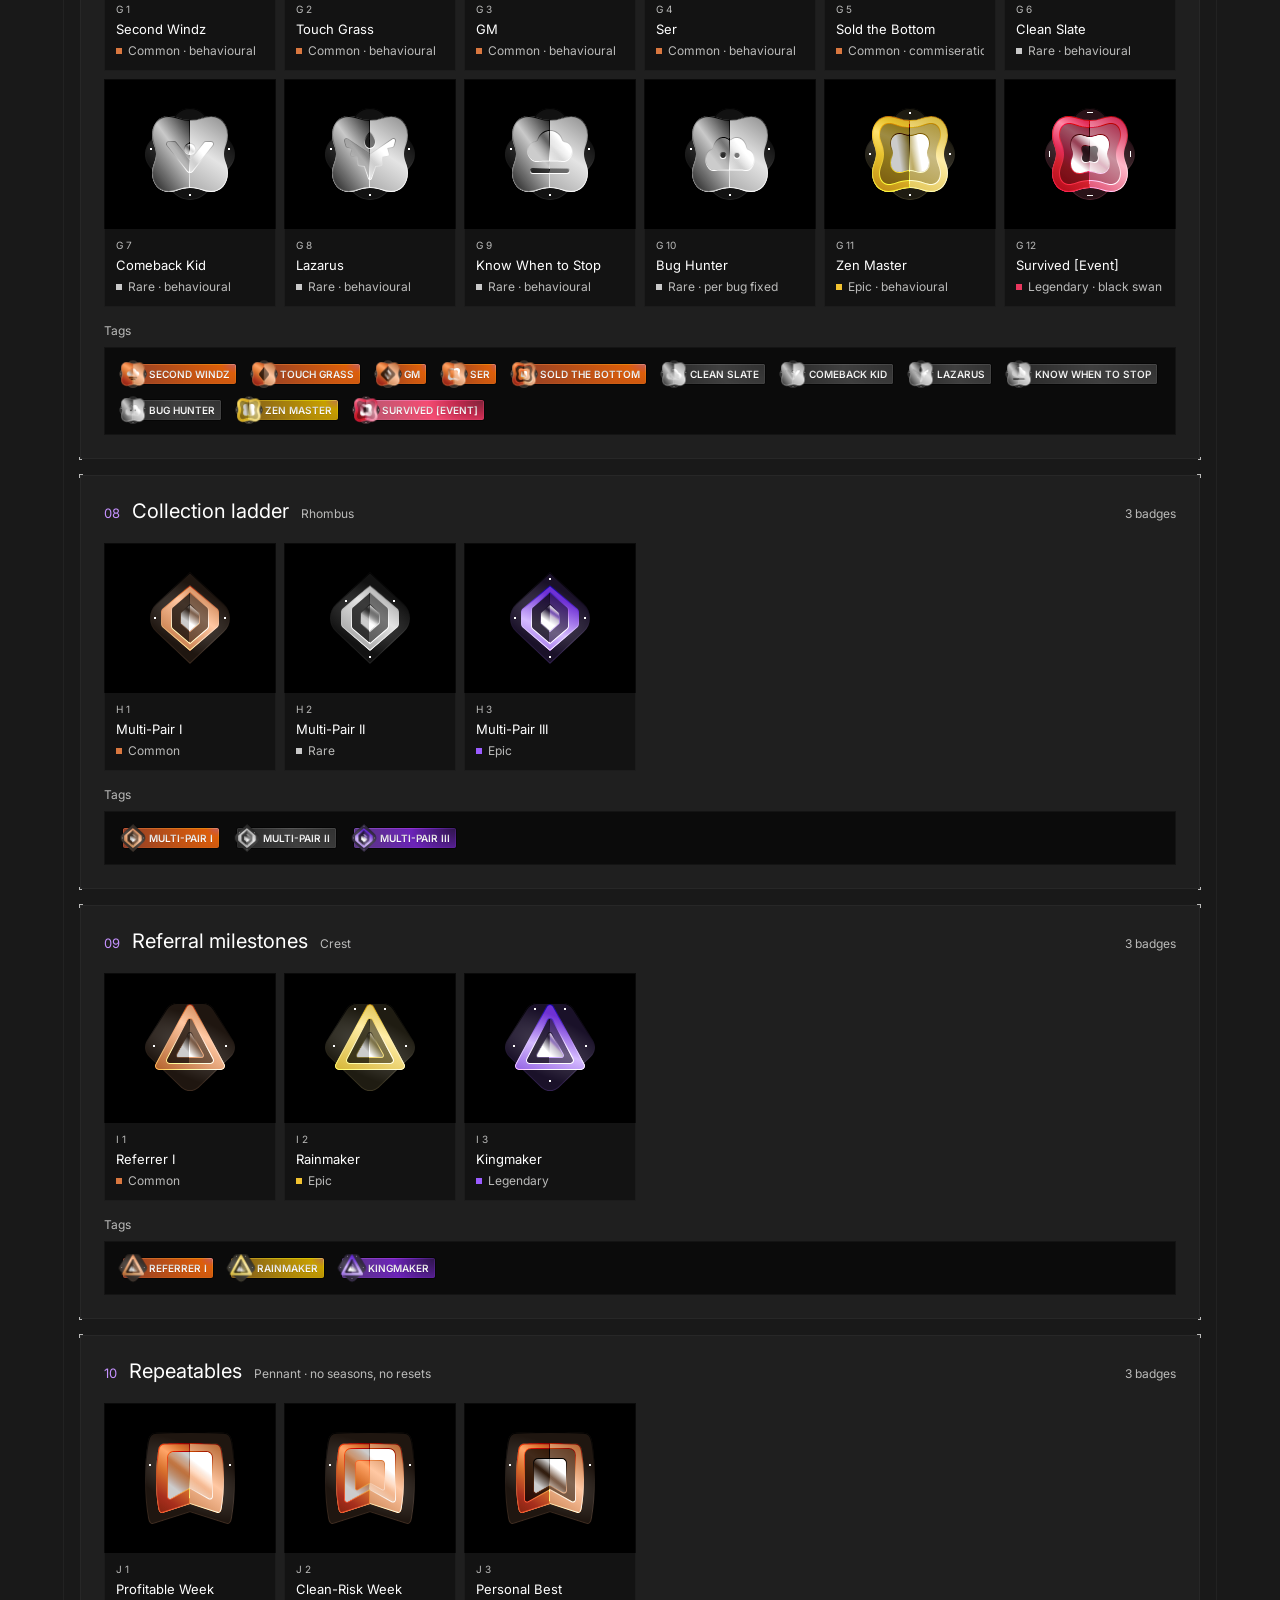
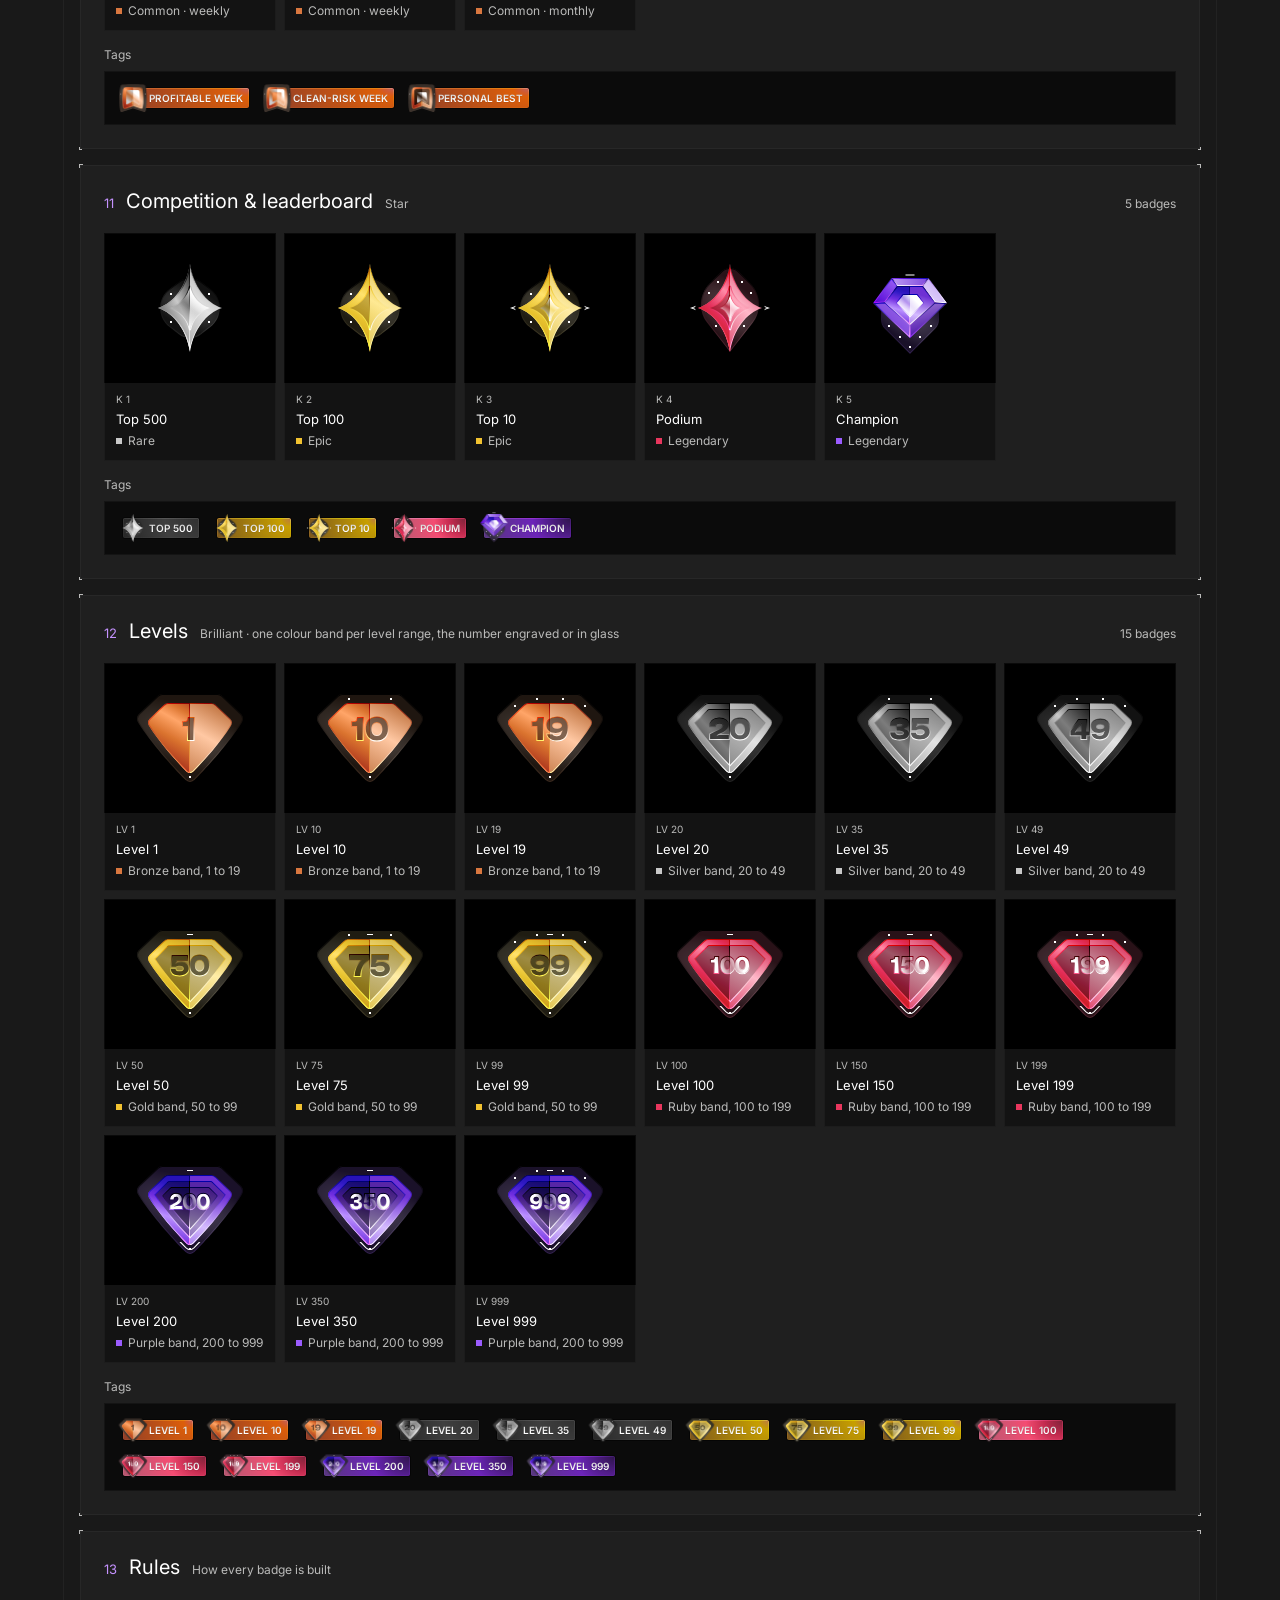
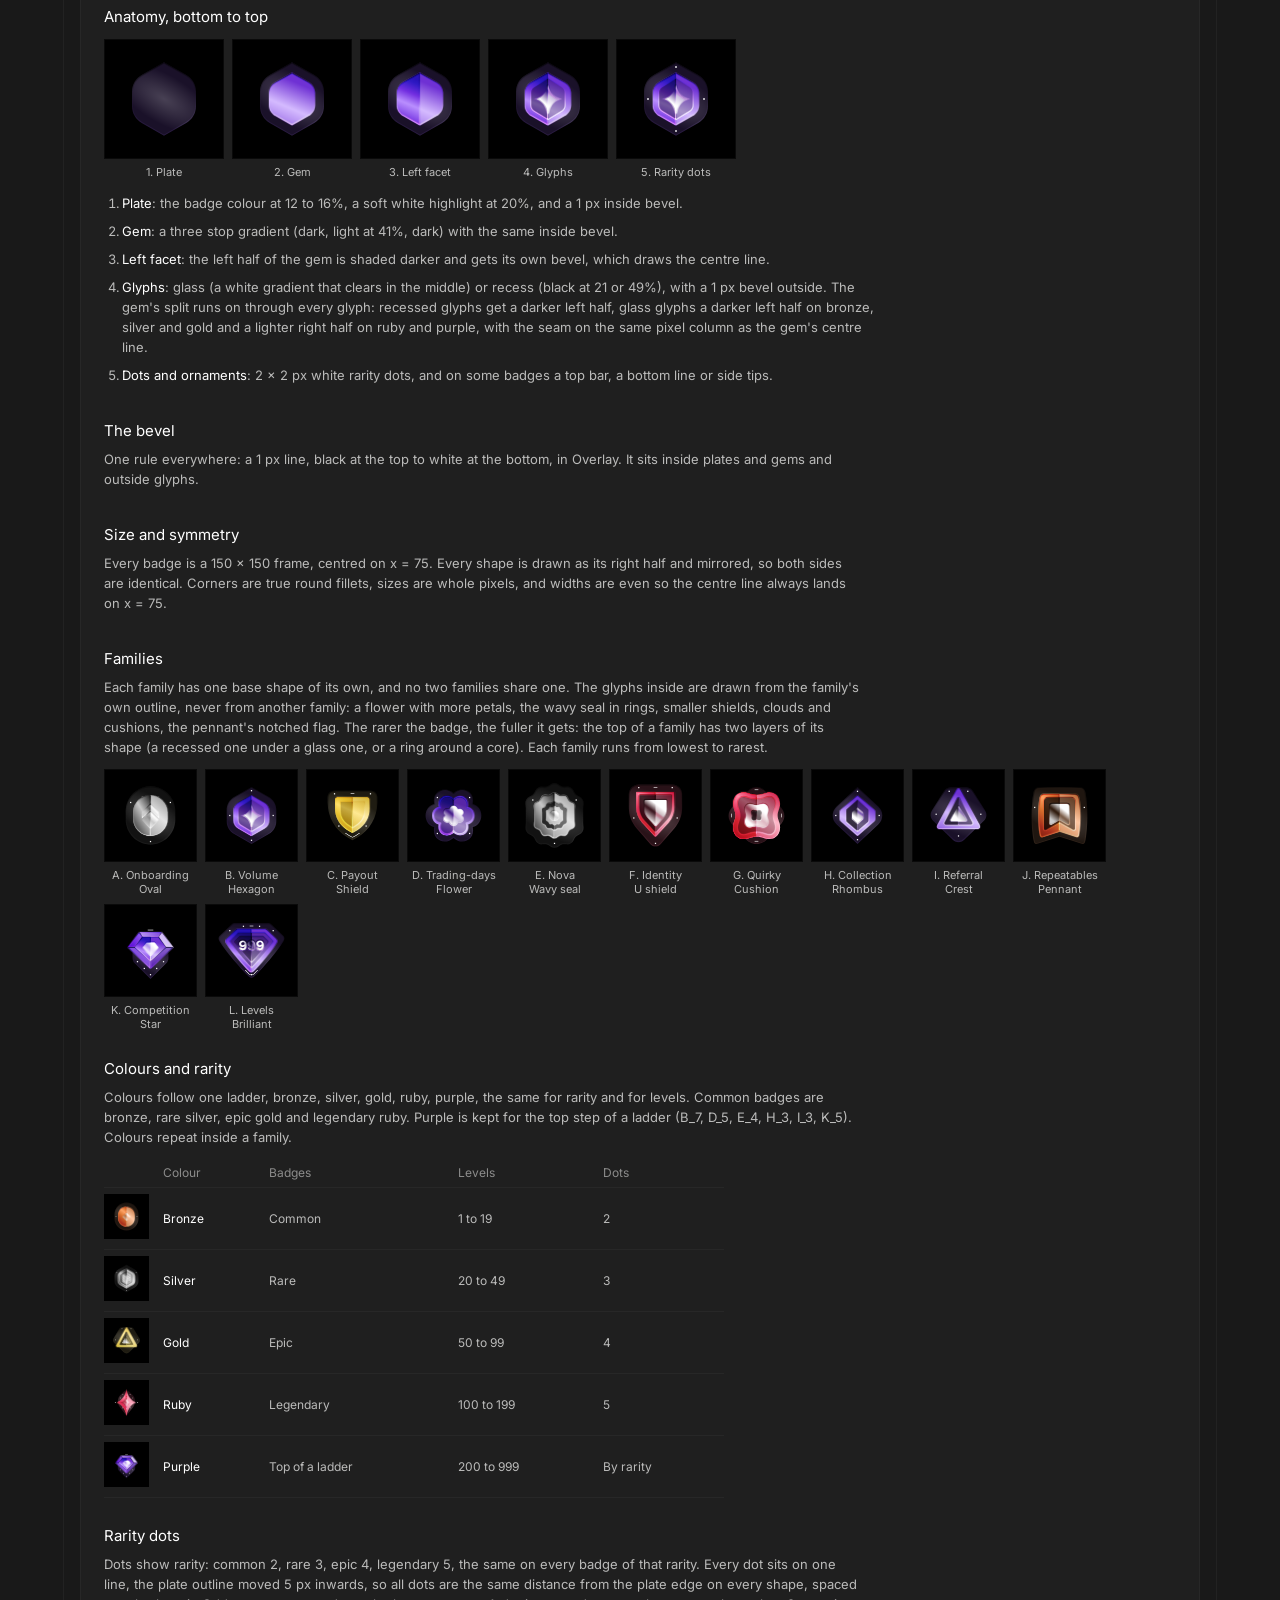
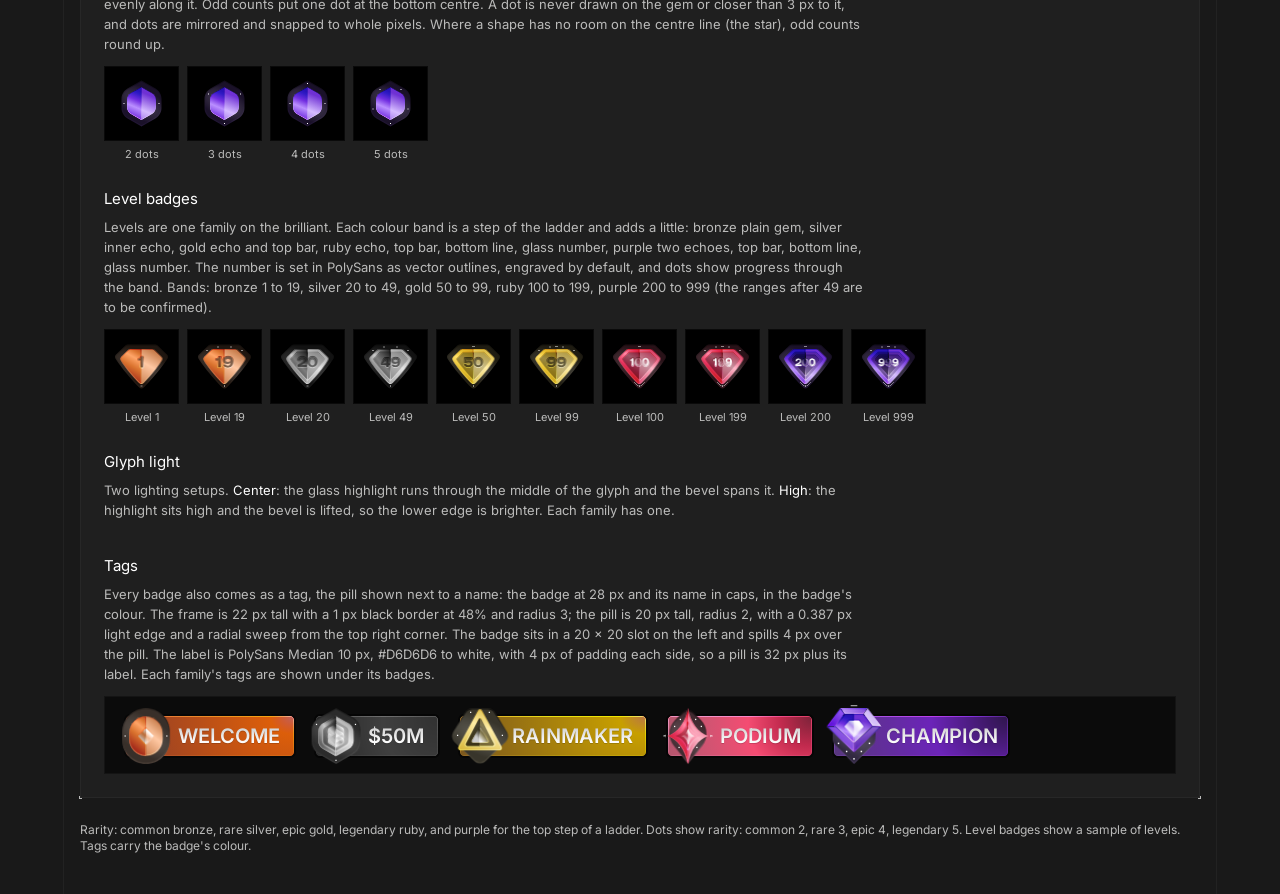
==== commit e2d558c3: "List page: drop the family tab buttons, keep a Rules link Co-Authored-By: Claude Opus 5.5 <noreply@a" ====
--- a/list.html
+++ b/list.html
@@ -27,11 +27,8 @@
     background: var(--frame); border-bottom: 1px solid var(--stroke); }
   .top .brand { font-size: 13px; white-space: nowrap; }
   .top .brand span { color: var(--text-2); }
-  .tabs { display: flex; gap: 4px; margin-left: auto; overflow-x: auto; scrollbar-width: none; }
-  .tabs::-webkit-scrollbar { display: none; }
-  .tabs a { height: 32px; display: flex; align-items: center; padding: 0 10px; border-radius: var(--radius); background: var(--tab);
-    color: var(--text-2); font-size: 12px; white-space: nowrap; }
-  .tabs a:hover, .tabs a.on { background: var(--tab-on); color: var(--text); }
+  .top .toplink { margin-left: auto; color: var(--text-2); font-size: 12px; white-space: nowrap; }
+  .top .toplink:hover { color: var(--text); }
 
   /* page frame: padding columns and hairline dividers, as in the app */
   .page { display: grid; grid-template-columns: var(--pad) minmax(0, 1fr) var(--pad); }
@@ -110,15 +107,13 @@
     .ph { flex-wrap: wrap; row-gap: 4px; }
     .grid { grid-template-columns: repeat(2, minmax(0, 1fr)); }
     .tile svg { width: 100%; max-width: 150px; height: auto; }
-    .top .tabs { display: none; }
-    .top .dl { margin-left: auto; }
   }
 </style>
 </head>
 <body>
 <header class="top">
   <div class="brand">Hypernova <span>/ Badges</span></div>
-  <nav class="tabs" id="tabs"></nav>
+  <a class="toplink" href="#rules">Rules</a>
   <button class="dl" id="dl" title="Every badge and tag as SVG and PNG, plus Figma-ready files">Download all (ZIP)</button>
 </header>
 <div class="page">
@@ -259,7 +254,6 @@
   document.querySelectorAll('.tagwrap').forEach((el) => { el.innerHTML = fams[+el.dataset.fam].list.map((b) => renderTag(b)).join(''); });
   document.getElementById('rule-tags').innerHTML = LADDER.map((k) => renderTag(ALL_BADGES.find((b) => b.id === sample[k]), { scale: 2 })).join('');
 })();
-document.getElementById('tabs').innerHTML = fams.map((f) => `<a href="#f-${letter(f.series) || 'L'}">${esc(letter(f.series) || 'L')}. ${esc(label(f.series).split(' ')[0])}</a>`).join('') + '<a href="#rules">Rules</a>';
 
 // ---- download everything: badges and tags as SVG and PNG, Figma-ready files for the plugin, and the specs
 const slug = (b) => `${b.id}-${String(b.name).toLowerCase().replace(/[^a-z0-9]+/g, '-').replace(/^-|-$/g, '')}`;
